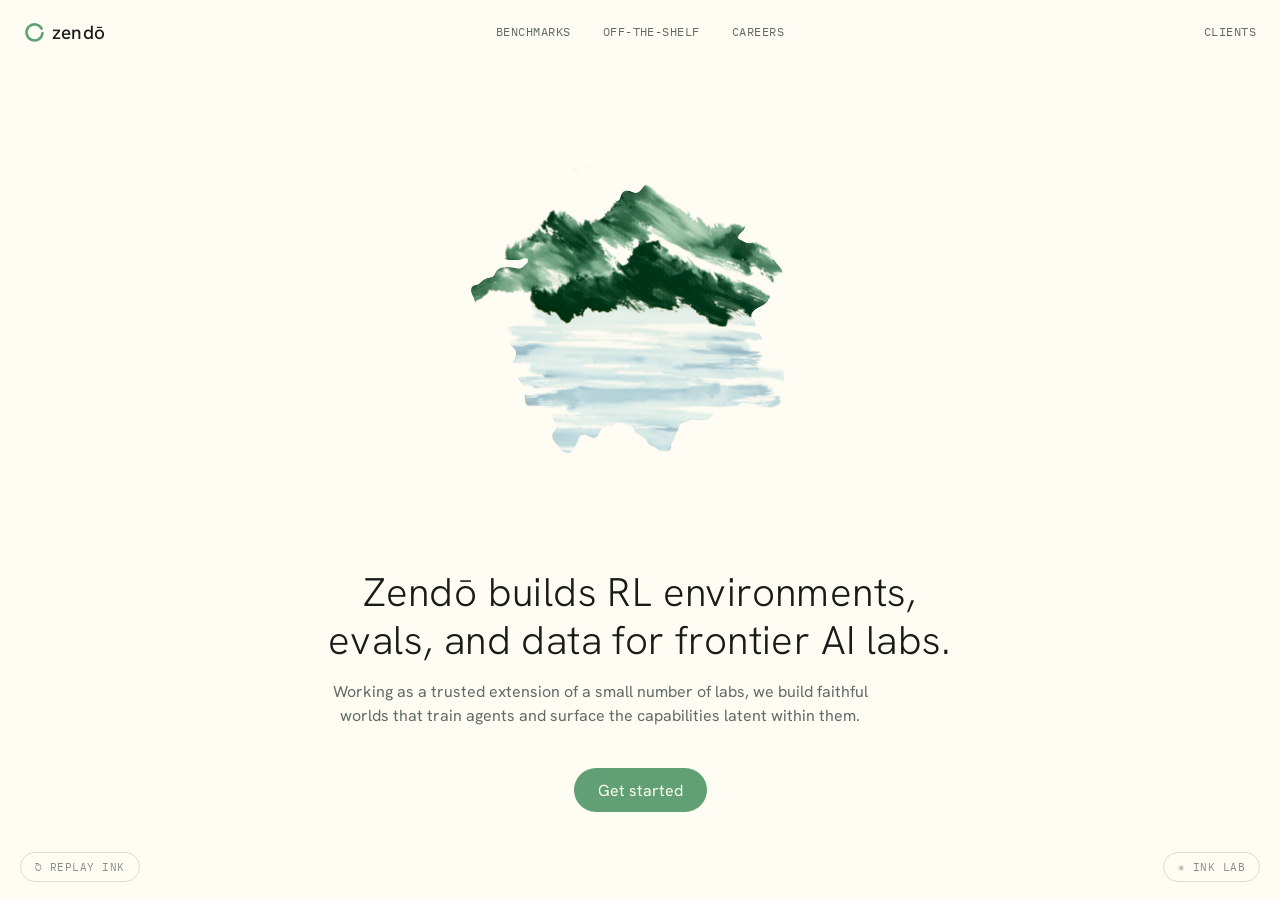
==== zendo/index.html @ 37b768e6 "Parallax the hero layers with the cursor Split the WebGL composite into per-layer textures (white gr" ====
<!doctype html>
<html lang="en">
<head>
<meta charset="utf-8">
<meta name="viewport" content="width=device-width, initial-scale=1">
<title>Zendō — RL environments, evals, and data for frontier AI labs</title>
<meta name="description" content="Zendō builds RL environments, evals, and data for frontier AI labs.">
<link rel="preconnect" href="https://fonts.googleapis.com">
<link rel="preconnect" href="https://fonts.gstatic.com" crossorigin>
<!-- Substitutes for the Figma fonts (DGM Sprinter / Test Söhne / GT Flexa Mono are commercial):
     Hanken Grotesk covers headline + body, IBM Plex Mono covers the tracked nav caps. -->
<link href="https://fonts.googleapis.com/css2?family=Hanken+Grotesk:wght@300;400;500&family=IBM+Plex+Mono:wght@400;500&display=swap" rel="stylesheet">
<style>
  :root{
    --bg-primary:#fffcf3;        /* bg/primary */
    --el-highem:#191b19;         /* elements/highem */
    --el-midem:#606c66;          /* elements/midem */
    --el-secondary:#61a074;      /* elements/secondary */
    --sans:"Hanken Grotesk",-apple-system,"Segoe UI",sans-serif;
    --mono:"IBM Plex Mono",ui-monospace,monospace;
  }
  *{box-sizing:border-box;margin:0}
  html,body{height:100%}
  body{
    background:var(--bg-primary);
    color:var(--el-highem);
    font-family:var(--sans);
    display:flex;flex-direction:column;
    -webkit-font-smoothing:antialiased;
  }

  /* ── Navbar ─────────────────────────────────────────── */
  .navbar{
    height:64px;flex:none;
    display:flex;align-items:center;justify-content:space-between;
    padding:0 24px;position:relative;
  }
  .logo{display:flex;align-items:center;gap:7px;text-decoration:none;color:var(--el-highem)}
  .logo svg{display:block}
  .logo b{font-weight:500;font-size:19px;letter-spacing:.01em}
  .nav-links{
    position:absolute;left:50%;top:50%;transform:translate(-50%,-50%);
    display:flex;gap:32px;
  }
  .nav-links a,.nav-clients{
    font-family:var(--mono);font-size:12px;line-height:20px;
    letter-spacing:.48px;text-transform:uppercase;
    color:var(--el-midem);text-decoration:none;white-space:nowrap;
  }
  .nav-links a:hover,.nav-clients:hover{color:var(--el-highem)}

  /* ── Hero ───────────────────────────────────────────── */
  .hero{
    flex:1;display:flex;flex-direction:column;
    align-items:center;justify-content:center;
    gap:48px;padding:32px 24px 80px;
  }
  .hero-art{
    width:704px;max-width:100%;
    cursor:pointer;position:relative;
  }
  .hero-art svg{display:block;width:100%;height:auto}
  #fluid{
    position:absolute;inset:0;width:100%;height:100%;
    pointer-events:none;opacity:0;transition:opacity .5s ease;
  }
  #fluid.on{opacity:1}

  .hero-copy{display:flex;flex-direction:column;align-items:center;gap:40px;text-align:center}
  .hero-copy h1{
    font-weight:300;font-size:40px;line-height:48px;letter-spacing:.4px;
    color:var(--el-highem);
  }
  .hero-copy .subtext{
    max-width:544px;margin-top:16px;
    font-size:16px;line-height:24px;color:var(--el-midem);
  }
  .cta{
    display:inline-flex;align-items:center;justify-content:center;
    height:44px;padding:0 24px;border:0;border-radius:99px;
    background:var(--el-secondary);color:var(--bg-primary);
    font-family:var(--sans);font-size:16px;font-weight:400;
    cursor:pointer;position:relative;overflow:hidden;
    transition:transform .25s ease,box-shadow .25s ease;
  }
  .cta:hover{transform:translateY(-1px);box-shadow:0 6px 18px rgba(97,160,116,.35)}

  /* ── Load-in: text dries in after the ink reveal ────── */
  .inkin{opacity:0}
  .playing .inkin{
    animation:dry-in .9s cubic-bezier(.25,.6,.25,1) forwards;
  }
  .playing .inkin.d1{animation-delay:1.35s}
  .playing .inkin.d2{animation-delay:1.52s}
  .playing .inkin.d3{animation-delay:1.7s}
  @keyframes dry-in{
    from{opacity:0;transform:translateY(14px);filter:blur(6px)}
    60%{filter:blur(2.5px)}
    to{opacity:1;transform:none;filter:blur(0)}
  }

  /* Replay affordance for reviewing the motion */
  .replay{
    position:fixed;left:20px;bottom:18px;
    font-family:var(--mono);font-size:11px;letter-spacing:.48px;text-transform:uppercase;
    color:var(--el-midem);background:none;border:1px solid rgba(96,108,102,.3);
    border-radius:99px;padding:7px 14px;cursor:pointer;opacity:.75;
  }
  .replay:hover{opacity:1;color:var(--el-highem)}
  .lab-toggle{left:auto;right:20px}
  .lab{
    position:fixed;right:20px;bottom:60px;width:230px;
    background:var(--bg-primary);border:1px solid rgba(96,108,102,.3);
    border-radius:14px;padding:14px 16px 12px;
    box-shadow:0 10px 30px rgba(25,27,25,.08);
    font-family:var(--mono);font-size:10.5px;letter-spacing:.4px;
    text-transform:uppercase;color:var(--el-midem);
  }
  .lab__head{font-size:11px;color:var(--el-highem);margin-bottom:10px}
  .lab__row{
    display:grid;grid-template-columns:52px 1fr 34px;
    align-items:center;gap:8px;margin-bottom:8px;
  }
  .lab__row input{width:100%;accent-color:var(--el-secondary)}
  .lab__row output{text-align:right;font-variant-numeric:tabular-nums;color:var(--el-highem)}
  .lab__reset{
    margin-top:4px;width:100%;padding:6px 0;cursor:pointer;
    font:inherit;color:var(--el-midem);background:none;
    border:1px solid rgba(96,108,102,.3);border-radius:99px;
  }
  .lab__reset:hover{color:var(--el-highem)}
  @media (prefers-reduced-motion:reduce){.lab,.lab-toggle{display:none}}

  @media (prefers-reduced-motion:reduce){
    .inkin,.playing .inkin{animation:none;opacity:1}
    .replay{display:none}
  }
  @media (max-width:760px){
    .nav-links{display:none}
    .hero-copy h1{font-size:30px;line-height:38px}
    .hero-copy h1 br{display:none}
  }
</style>
</head>
<body>

<header class="navbar">
  <a class="logo" href="#">
    <!-- enso -->
    <svg width="21" height="21" viewBox="0 0 21 21" fill="none" aria-hidden="true">
      <path d="M17.6 6.7A8 8 0 1 0 18.5 11" stroke="#61a074" stroke-width="2.6" stroke-linecap="round"/>
    </svg>
    <b>zendō</b>
  </a>
  <nav class="nav-links">
    <a href="#">Benchmarks</a>
    <a href="#">Off-the-shelf</a>
    <a href="#">Careers</a>
  </nav>
  <a class="nav-clients" href="#">Clients</a>
</header>

<main class="hero">

  <!-- ═══ Hero illustration ═══
       The three watercolor layers are the exact Figma exports (zendo/assets/),
       wrapped by the ink-reveal mask. After the reveal, a WebGL layer takes
       over drawing the same artwork and liquefies it around the cursor. -->
  <div class="hero-art" id="heroArt" role="img"
       aria-label="Watercolor illustration of a green mountain reflected in still water beneath a pale green sun">
    <svg id="heroSvg" viewBox="0 -16 704 416" fill="none">
      <defs>

        <!-- Ink-blot reveal mask: feathered, lobed blot edge (video 1) -->
        <filter id="inkBlot" x="-60%" y="-60%" width="220%" height="220%" color-interpolation-filters="sRGB">
          <feTurbulence type="fractalNoise" baseFrequency="0.013" numOctaves="3" seed="5" result="n"/>
          <feDisplacementMap in="SourceGraphic" in2="n" scale="130" xChannelSelector="R" yChannelSelector="G" result="d1"/>
          <feTurbulence type="fractalNoise" baseFrequency="0.09" numOctaves="2" seed="8" result="n2"/>
          <feDisplacementMap in="d1" in2="n2" scale="26" xChannelSelector="R" yChannelSelector="G" result="d"/>
          <feGaussianBlur in="d" stdDeviation="3" result="b"/>
          <feComponentTransfer>
            <feFuncA type="linear" slope="14" intercept="-3"/>
          </feComponentTransfer>
        </filter>

        <!-- ═══ Reveal mask: the ink blot grows to uncover the art ═══ -->
        <mask id="reveal" maskUnits="userSpaceOnUse" x="0" y="-16" width="704" height="416">
          <rect y="-16" width="704" height="416" fill="black"/>
          <g filter="url(#inkBlot)">
            <circle id="blotMain" cx="352" cy="185" r="0" fill="white">
              <animate attributeName="r" begin="0.12s" dur="2.2s" fill="freeze"
                       values="0;10;70;240;830" keyTimes="0;0.05;0.3;0.62;1"
                       calcMode="spline" keySplines=".4 0 .8 .4;.35 .2 .55 .9;.4 .1 .5 .95;.3 0 .2 1"/>
            </circle>
            <!-- satellite droplets the main blot swallows as it spreads -->
            <circle cx="205" cy="120" r="0" fill="white">
              <animate attributeName="r" begin="0.34s" dur="0.5s" fill="freeze"
                       values="0;14;18" keyTimes="0;0.5;1" calcMode="spline"
                       keySplines=".3 .7 .4 1;.3 0 .6 1"/>
            </circle>
            <circle cx="520" cy="300" r="0" fill="white">
              <animate attributeName="r" begin="0.46s" dur="0.5s" fill="freeze"
                       values="0;11;15" keyTimes="0;0.5;1" calcMode="spline"
                       keySplines=".3 .7 .4 1;.3 0 .6 1"/>
            </circle>
            <circle cx="590" cy="105" r="0" fill="white">
              <animate attributeName="r" begin="0.55s" dur="0.45s" fill="freeze"
                       values="0;9;12" keyTimes="0;0.5;1" calcMode="spline"
                       keySplines=".3 .7 .4 1;.3 0 .6 1"/>
            </circle>
          </g>
        </mask>
      </defs>

      <!-- ═══ The painting ═══ -->
      <g id="masked" mask="url(#reveal)">
        <!-- Exact Figma layer exports (2x), placed per the design's geometry.
             Water opacity (51%) is baked into the exports; the sun is the
             uncropped source blob, color-matched to the design's crop.
             The exports carry a flattened #fffcf3 ground; darken blending
             composites them the way Figma does, so the water tucks under the
             mountain and the grounds vanish against the page background. -->
        <g id="art">
          <image href="assets/water.png"    x="117.99" y="87.68" width="458.37" height="311.89" preserveAspectRatio="none" style="mix-blend-mode:darken"/>
          <image href="assets/sun-full.png" x="246.6"  y="-15.2" width="74"     height="74"     preserveAspectRatio="none" style="mix-blend-mode:darken"/>
          <image href="assets/mountain.png" x="135.63" y="21.69" width="450.26" height="215.56" preserveAspectRatio="none" style="mix-blend-mode:darken"/>
        </g>
      </g>
    </svg>
    <!-- WebGL fluid-warp layer: renders the identical artwork and deforms it
         around the cursor; faded in only after the ink reveal completes. -->
    <canvas id="fluid" aria-hidden="true"></canvas>
  </div>

  <div class="hero-copy">
    <div>
      <h1 class="inkin d1">Zendō builds RL environments,<br>evals, and data for frontier AI labs.</h1>
      <p class="subtext inkin d2">Working as a trusted extension of a small number of labs, we build faithful
        worlds that train agents and surface the capabilities latent within them.</p>
    </div>
    <button class="cta inkin d3" type="button">Get started</button>
  </div>
</main>

<button class="replay" id="replay" type="button">&#8635;&nbsp;Replay ink</button>

<!-- Ink lab: live tuning for the hover smudge -->
<button class="replay lab-toggle" id="labToggle" type="button" aria-expanded="false">&#10035;&nbsp;Ink lab</button>
<div class="lab" id="lab" hidden>
  <div class="lab__head">Ink lab</div>
  <label class="lab__row">Smudge
    <input type="range" id="pStrength" min="0.02" max="0.30" step="0.005">
    <output></output></label>
  <label class="lab__row">Brush
    <input type="range" id="pRadius" min="0.002" max="0.060" step="0.001">
    <output></output></label>
  <label class="lab__row">Rebound
    <input type="range" id="pRebound" min="0" max="1" step="0.01">
    <output></output></label>
  <label class="lab__row">Organic
    <input type="range" id="pOrganic" min="0" max="1" step="0.01">
    <output></output></label>
  <label class="lab__row">Smear
    <input type="range" id="pSmear" min="0" max="2" step="0.05">
    <output></output></label>
  <label class="lab__row">Parallax
    <input type="range" id="pParallax" min="0" max="2.5" step="0.05">
    <output></output></label>
  <button class="lab__reset" id="labReset" type="button">Reset</button>
</div>

<script>
(function(){
  var svg = document.getElementById('heroSvg');
  var hero = document.getElementById('heroArt');
  var canvas = document.getElementById('fluid');
  var reduced = matchMedia('(prefers-reduced-motion: reduce)').matches;

  /* ── Loading: ink-blot reveal ─────────────────────────
     The SMIL timeline in the mask drives the blot; here we just
     kick the text stagger, handle replay, and reduced motion.
     The fluid canvas hides during the reveal and fades in over
     the identical artwork once the ink has finished spreading. */
  var REVEAL_MS = 2450, revealTimer = null;
  function play(){
    fluidHide();
    document.body.classList.remove('playing');
    void document.body.offsetWidth;           /* restart CSS animations */
    svg.setCurrentTime(0);                    /* restart SMIL timeline  */
    document.body.classList.add('playing');
    clearTimeout(revealTimer);
    revealTimer = setTimeout(fluidShow, REVEAL_MS);
  }
  if (reduced){
    document.getElementById('masked').removeAttribute('mask');
  } else {
    play();
    document.getElementById('replay').addEventListener('click', play);
  }

  /* ── Hover: liquid warp around the cursor ─────────────
     A WebGL flowmap: every pointer move splats its velocity into a
     low-res, self-decaying flow field; the fragment shader drags the
     artwork's pixels along that field with a short motion smear, so
     the painting liquefies around the cursor and relaxes back. */
  var fluid = null;

  /* live-tunable smudge parameters (driven by the Ink lab panel) */
  var DEFAULTS = { strength: 0.11, radius: 0.011, rebound: 0.40, organic: 0.45, smear: 1.0, parallax: 1.0 };
  var PARAMS = Object.assign({}, DEFAULTS);
  function dissipation(){ return 0.995 - PARAMS.rebound * 0.095; }

  function fluidShow(){ if (fluid){ canvas.classList.add('on'); fluid.kick(); } }
  function fluidHide(){ canvas.classList.remove('on'); }

  function initFluid(){
    var gl = canvas.getContext('webgl', { alpha: true, premultipliedAlpha: false, antialias: false });
    if (!gl) return null;

    /* each layer becomes its own texture (white ground, drawn at the
       design's geometry, at the canvas's own pixel size) so the shader can
       parallax them independently and composite with darken (= min) —
       identical to the SVG at rest */
    var layerData = null, artTex = null, layerTex = [];
    function buildArtTexture(){
      if (!layerData || !canvas.width || !canvas.height) return;
      layerTex.forEach(function(t){ gl.deleteTexture(t); });
      layerTex = layerData.map(function(l){
        var c2d = document.createElement('canvas');
        c2d.width = canvas.width; c2d.height = canvas.height;
        var ctx = c2d.getContext('2d');
        ctx.fillStyle = '#ffffff';
        ctx.fillRect(0, 0, c2d.width, c2d.height);
        var sx = c2d.width / 704, sy = c2d.height / 416;
        ctx.drawImage(l.img, l.x * sx, (l.y + 16) * sy, l.w * sx, l.h * sy);
        return createTex(gl, c2d);
      });
      artTex = layerTex[0];
      if (canvas.classList.contains('on') && api) api.kick();
    }
    var layers = [].slice.call(document.querySelectorAll('#art image'));
    var pending = layers.length;
    layers.forEach(function(el){
      var img = new Image();
      img.onload = function(){
        el._img = { img: img,
          x: +el.getAttribute('x'), y: +el.getAttribute('y'),
          w: +el.getAttribute('width'), h: +el.getAttribute('height') };
        if (--pending === 0){
          layerData = layers.map(function(l){ return l._img; });
          buildArtTexture();
        }
      };
      img.src = el.getAttribute('href');
    });

    function compile(type, src){
      var sh = gl.createShader(type);
      gl.shaderSource(sh, src); gl.compileShader(sh);
      return sh;
    }
    function program(fs){
      var p = gl.createProgram();
      gl.attachShader(p, compile(gl.VERTEX_SHADER,
        'attribute vec2 aP;varying vec2 vUv;' +
        'void main(){vUv=aP*.5+.5;gl_Position=vec4(aP,0.,1.);}'));
      gl.attachShader(p, compile(gl.FRAGMENT_SHADER, fs));
      gl.linkProgram(p);
      return p;
    }
    function createTex(gl, source){
      var t = gl.createTexture();
      gl.bindTexture(gl.TEXTURE_2D, t);
      gl.texParameteri(gl.TEXTURE_2D, gl.TEXTURE_WRAP_S, gl.CLAMP_TO_EDGE);
      gl.texParameteri(gl.TEXTURE_2D, gl.TEXTURE_WRAP_T, gl.CLAMP_TO_EDGE);
      gl.texParameteri(gl.TEXTURE_2D, gl.TEXTURE_MIN_FILTER, gl.LINEAR);
      gl.texParameteri(gl.TEXTURE_2D, gl.TEXTURE_MAG_FILTER, gl.LINEAR);
      gl.pixelStorei(gl.UNPACK_FLIP_Y_WEBGL, true);
      gl.texImage2D(gl.TEXTURE_2D, 0, gl.RGBA, gl.RGBA, gl.UNSIGNED_BYTE, source);
      gl.pixelStorei(gl.UNPACK_FLIP_Y_WEBGL, false);
      return t;
    }
    function createFbo(w, h){
      var t = gl.createTexture();
      gl.bindTexture(gl.TEXTURE_2D, t);
      gl.texParameteri(gl.TEXTURE_2D, gl.TEXTURE_WRAP_S, gl.CLAMP_TO_EDGE);
      gl.texParameteri(gl.TEXTURE_2D, gl.TEXTURE_WRAP_T, gl.CLAMP_TO_EDGE);
      gl.texParameteri(gl.TEXTURE_2D, gl.TEXTURE_MIN_FILTER, gl.LINEAR);
      gl.texParameteri(gl.TEXTURE_2D, gl.TEXTURE_MAG_FILTER, gl.LINEAR);
      gl.texImage2D(gl.TEXTURE_2D, 0, gl.RGBA, w, h, 0, gl.RGBA, gl.UNSIGNED_BYTE,
        new Uint8Array(w * h * 4).fill(128));
      var f = gl.createFramebuffer();
      gl.bindFramebuffer(gl.FRAMEBUFFER, f);
      gl.framebufferTexture2D(gl.FRAMEBUFFER, gl.COLOR_ATTACHMENT0, gl.TEXTURE_2D, t, 0);
      return { fbo: f, tex: t };
    }

    /* flow field: RG encodes a velocity vector, 0.5 = zero */
    var FW = 240, FH = 137;
    var flowA = createFbo(FW, FH), flowB = createFbo(FW, FH);

    var splatProg = program(
      'precision mediump float;varying vec2 vUv;' +
      'uniform sampler2D uPrev;uniform vec2 uPoint,uVel;uniform float uDiss,uDecr,uRadius,uAspect;' +
      'void main(){' +
      '  vec2 v=(texture2D(uPrev,vUv).rg-.5)*2.;' +
      /* exponential decay plus a small linear decrement: the linear term
         always crosses the 8-bit quantization step, so the field reaches
         true zero instead of stalling on a frozen residual warp */
      '  v*=uDiss;' +
      '  float l=length(v);' +
      '  v*=l>1e-5?max(l-uDecr,0.)/l:0.;' +
      '  vec2 d=vUv-uPoint;d.x*=uAspect;' +
      '  v+=uVel*exp(-dot(d,d)/uRadius);' +
      '  v=clamp(v,-1.,1.);' +
      '  gl_FragColor=vec4(v*.5+.5,0.,1.);' +
      '}');

    var drawProg = program(
      'precision mediump float;varying vec2 vUv;' +
      'uniform sampler2D uFlow,uWater,uSun,uMountain;' +
      'uniform vec2 uParNear,uParMid,uParFar;' +
      'uniform float uStrength,uOrganic,uSmear;' +
      'float hash(vec2 p){return fract(sin(dot(p,vec2(127.1,311.7)))*43758.5453);}' +
      'float noise(vec2 p){vec2 i=floor(p);vec2 f=fract(p);f=f*f*(3.-2.*f);' +
      ' return mix(mix(hash(i),hash(i+vec2(1.,0.)),f.x),' +
      '            mix(hash(i+vec2(0.,1.)),hash(i+vec2(1.,1.)),f.x),f.y);}' +
      /* darken-composite the parallaxed layers over the page cream */
      'vec3 art(vec2 uv){' +
      '  vec3 c=vec3(1.,.98824,.95294);' +
      '  c=min(c,texture2D(uWater,uv+uParNear).rgb);' +
      '  c=min(c,texture2D(uSun,uv+uParFar).rgb);' +
      '  c=min(c,texture2D(uMountain,uv+uParMid).rgb);' +
      '  return c;' +
      '}' +
      'void main(){' +
      '  vec2 flow=(texture2D(uFlow,vUv).rg-.5)*2.;' +
      '  flow*=smoothstep(.0045,.010,length(flow));' +
      /* value noise breaks the warp into uneven, watercolor-ish tendrils */
      '  float m=1.+uOrganic*(noise(vUv*46.)-.5)*2.4;' +
      '  vec2 wob=(vec2(noise(vUv*27.+9.1),noise(vUv*27.+3.7))-.5)*2.;' +
      '  vec2 off=flow*uStrength*m+wob*length(flow)*uStrength*uOrganic*1.4;' +
      '  vec3 c=vec3(0.);' +
      '  c+=art(vUv-off*(0.85-0.30*uSmear));' +
      '  c+=art(vUv-off*0.85);' +
      '  c+=art(vUv-off*(0.85+0.30*uSmear));' +
      '  gl_FragColor=vec4(c/3.,1.);' +
      '}');

    var quad = gl.createBuffer();
    gl.bindBuffer(gl.ARRAY_BUFFER, quad);
    gl.bufferData(gl.ARRAY_BUFFER, new Float32Array([-1,-1, 3,-1, -1,3]), gl.STATIC_DRAW);
    function bindQuad(p){
      var loc = gl.getAttribLocation(p, 'aP');
      gl.bindBuffer(gl.ARRAY_BUFFER, quad);
      gl.enableVertexAttribArray(loc);
      gl.vertexAttribPointer(loc, 2, gl.FLOAT, false, 0, 0);
    }

    var pointer = { x: .5, y: .5, vx: 0, vy: 0, has: false };
    var lastMoveT = 0, lastT = 0, raf = null;
    /* parallax: cursor position anywhere on the page, spring-smoothed */
    var par = { x: 0, y: 0, tx: 0, ty: 0 };
    /* layer depths in px at 704 wide: near (water), mid (mountain), far (sun) */
    var DEPTH = { near: 13, mid: 7, far: 3.5 };

    function frame(now){
      /* time-based decay: drying takes the same wall-clock time at any fps */
      var dt = lastT ? Math.min(Math.max((now - lastT) / 16.7, 0.25), 30) : 1;
      lastT = now;
      /* advance the flow field */
      gl.bindFramebuffer(gl.FRAMEBUFFER, flowB.fbo);
      gl.viewport(0, 0, FW, FH);
      gl.useProgram(splatProg); bindQuad(splatProg);
      gl.activeTexture(gl.TEXTURE0);
      gl.bindTexture(gl.TEXTURE_2D, flowA.tex);
      gl.uniform1i(gl.getUniformLocation(splatProg, 'uPrev'), 0);
      gl.uniform2f(gl.getUniformLocation(splatProg, 'uPoint'), pointer.x, pointer.y);
      gl.uniform2f(gl.getUniformLocation(splatProg, 'uVel'),
        pointer.has ? pointer.vx : 0, pointer.has ? pointer.vy : 0);
      gl.uniform1f(gl.getUniformLocation(splatProg, 'uDiss'), Math.pow(dissipation(), dt));
      gl.uniform1f(gl.getUniformLocation(splatProg, 'uDecr'), 0.0045 * dt);
      gl.uniform1f(gl.getUniformLocation(splatProg, 'uRadius'), PARAMS.radius);
      gl.uniform1f(gl.getUniformLocation(splatProg, 'uAspect'), 704 / 416);
      gl.drawArrays(gl.TRIANGLES, 0, 3);
      pointer.vx = pointer.vy = 0; pointer.has = false;
      var t = flowA; flowA = flowB; flowB = t;

      /* draw the warped artwork */
      gl.bindFramebuffer(gl.FRAMEBUFFER, null);
      gl.viewport(0, 0, canvas.width, canvas.height);
      gl.useProgram(drawProg); bindQuad(drawProg);
      gl.activeTexture(gl.TEXTURE0);
      gl.bindTexture(gl.TEXTURE_2D, flowA.tex);
      gl.uniform1i(gl.getUniformLocation(drawProg, 'uFlow'), 0);
      ['uWater', 'uSun', 'uMountain'].forEach(function(name, i){
        gl.activeTexture(gl.TEXTURE1 + i);
        gl.bindTexture(gl.TEXTURE_2D, layerTex[i]);
        gl.uniform1i(gl.getUniformLocation(drawProg, name), 1 + i);
      });
      gl.uniform1f(gl.getUniformLocation(drawProg, 'uStrength'), PARAMS.strength);
      gl.uniform1f(gl.getUniformLocation(drawProg, 'uOrganic'), PARAMS.organic);
      gl.uniform1f(gl.getUniformLocation(drawProg, 'uSmear'), PARAMS.smear);
      par.x += (par.tx - par.x) * Math.min(1, 0.07 * dt);
      par.y += (par.ty - par.y) * Math.min(1, 0.07 * dt);
      var pw = PARAMS.parallax / 704, ph = PARAMS.parallax / 416;
      function setPar(name, d){
        gl.uniform2f(gl.getUniformLocation(drawProg, name),
          par.x * d * pw, -par.y * d * ph);
      }
      setPar('uParNear', DEPTH.near);
      setPar('uParMid', DEPTH.mid);
      setPar('uParFar', -DEPTH.far);
      gl.drawArrays(gl.TRIANGLES, 0, 3);

      /* keep integrating until the flow has fully drained; slower
         rebound holds the smudge longer */
      var drainMs = Math.min(30000,
        (Math.log(0.005) / Math.log(dissipation())) * 16.7 + 800);
      var easing = Math.abs(par.tx - par.x) + Math.abs(par.ty - par.y) > 0.002;
      if (now - lastMoveT < drainMs || easing) raf = requestAnimationFrame(frame);
      else { raf = null; lastT = 0; }
    }

    function resize(){
      var r = canvas.getBoundingClientRect();
      var dpr = Math.min(devicePixelRatio || 1, 2);
      canvas.width = Math.round(r.width * dpr);
      canvas.height = Math.round(r.height * dpr);
    }
    resize();
    addEventListener('resize', function(){ resize(); buildArtTexture(); });

    var api = {
      parallax: function(x, y){
        par.tx = x; par.ty = y;
        if (!raf && artTex) raf = requestAnimationFrame(frame);
      },
      kick: function(){ if (!raf && artTex) raf = requestAnimationFrame(frame); },
      ready: function(){ return !!artTex; },
      move: function(x, y, dx, dy){
        pointer.x = x; pointer.y = 1 - y;
        /* velocity in uv units, flipped for GL, clamped for stability */
        pointer.vx = Math.max(-1, Math.min(1, dx * 9));
        pointer.vy = Math.max(-1, Math.min(1, -dy * 9));
        pointer.has = true;
        lastMoveT = performance.now();
        if (!raf && artTex) raf = requestAnimationFrame(frame);
      }
    };
    return api;
  }

  if (!reduced){
    fluid = initFluid();
    if (fluid){
      var lastP = null;
      hero.addEventListener('pointermove', function(e){
        var r = canvas.getBoundingClientRect();
        var x = (e.clientX - r.left) / r.width;
        var y = (e.clientY - r.top) / r.height;
        if (lastP) fluid.move(x, y, x - lastP.x, y - lastP.y);
        lastP = { x: x, y: y };
      });
      hero.addEventListener('pointerleave', function(){ lastP = null; });
      /* parallax follows the cursor anywhere on the page, relative to the
         illustration's centre; it eases home when the cursor leaves */
      addEventListener('pointermove', function(e){
        var r = canvas.getBoundingClientRect();
        var cx = r.left + r.width / 2, cy = r.top + r.height / 2;
        fluid.parallax(
          Math.max(-1, Math.min(1, (e.clientX - cx) / (innerWidth / 2))),
          Math.max(-1, Math.min(1, (e.clientY - cy) / (innerHeight / 2))));
      });
      document.documentElement.addEventListener('pointerleave', function(){
        fluid.parallax(0, 0);
      });
    }

    /* ── Ink lab panel ── */
    var lab = document.getElementById('lab');
    var labToggle = document.getElementById('labToggle');
    labToggle.addEventListener('click', function(){
      var open = lab.hidden;
      lab.hidden = !open;
      labToggle.setAttribute('aria-expanded', String(open));
    });
    var sliders = {
      strength: document.getElementById('pStrength'),
      radius:   document.getElementById('pRadius'),
      rebound:  document.getElementById('pRebound'),
      organic:  document.getElementById('pOrganic'),
      smear:    document.getElementById('pSmear'),
      parallax: document.getElementById('pParallax')
    };
    function syncPanel(){
      Object.keys(sliders).forEach(function(k){
        sliders[k].value = PARAMS[k];
        sliders[k].nextElementSibling.value = (+PARAMS[k]).toFixed(k === 'radius' ? 3 : 2);
      });
    }
    Object.keys(sliders).forEach(function(k){
      sliders[k].addEventListener('input', function(){
        PARAMS[k] = +sliders[k].value;
        sliders[k].nextElementSibling.value = (+PARAMS[k]).toFixed(k === 'radius' ? 3 : 2);
        if (fluid) fluid.kick();
      });
    });
    document.getElementById('labReset').addEventListener('click', function(){
      PARAMS = Object.assign({}, DEFAULTS);
      syncPanel();
      if (fluid) fluid.kick();
    });
    syncPanel();
  }
})();
</script>
</body>
</html>
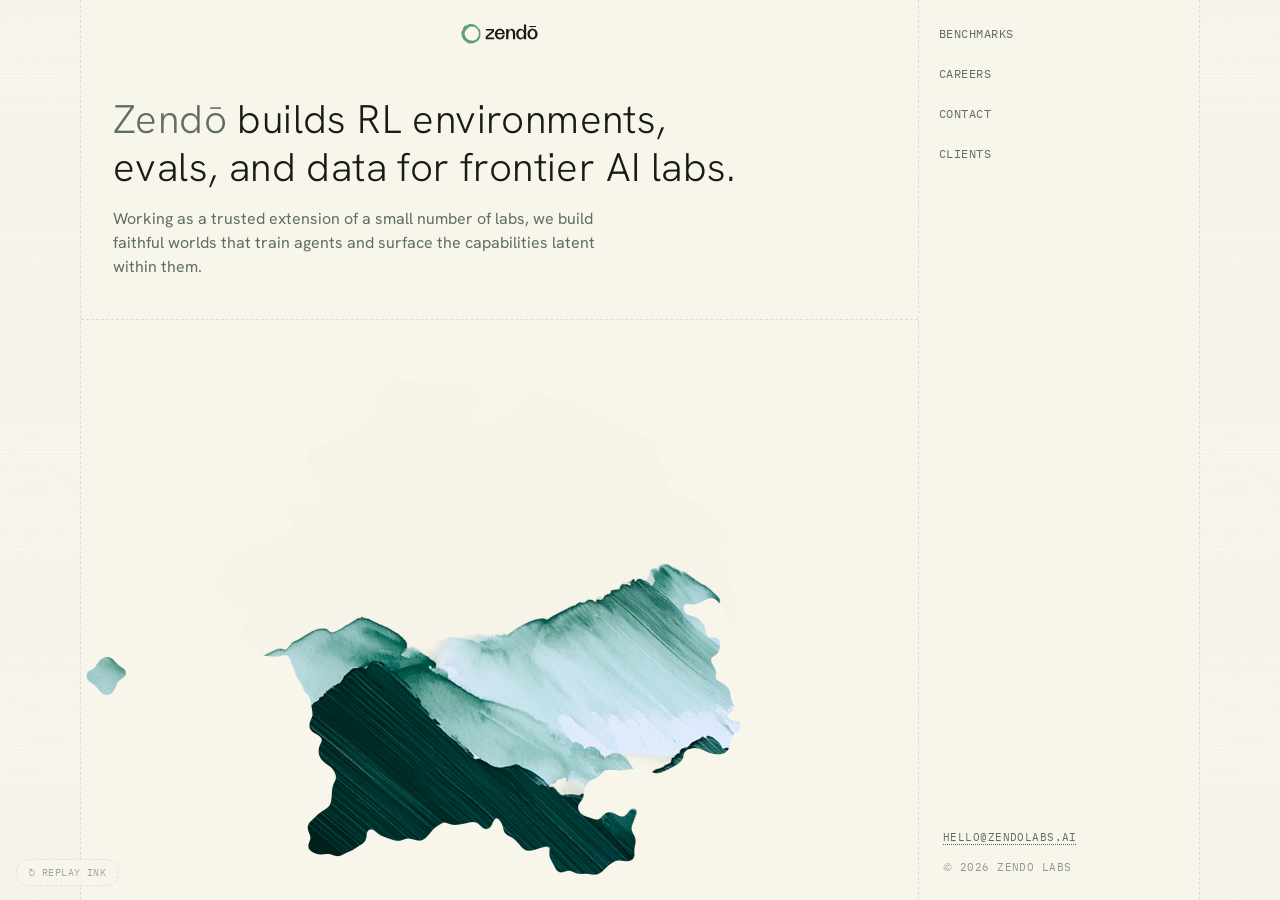
==== commit 462509d3: "Rebuild homepage with per-link ink-reveal illustrations New editorial layout from the redesigned Fig" ====
--- a/zendo/index.html
+++ b/zendo/index.html
@@ -8,610 +8,369 @@
 <link rel="preconnect" href="https://fonts.googleapis.com">
 <link rel="preconnect" href="https://fonts.gstatic.com" crossorigin>
 <!-- Substitutes for the Figma fonts (DGM Sprinter / Test Söhne / GT Flexa Mono are commercial):
-     Hanken Grotesk covers headline + body, IBM Plex Mono covers the tracked nav caps. -->
+     Hanken Grotesk covers headline + body, IBM Plex Mono covers the tracked mono caps. -->
 <link href="https://fonts.googleapis.com/css2?family=Hanken+Grotesk:wght@300;400;500&family=IBM+Plex+Mono:wght@400;500&display=swap" rel="stylesheet">
 <style>
+  /* Figma variables (design tokens) */
   :root{
-    --bg-primary:#fffcf3;        /* bg/primary */
-    --el-highem:#191b19;         /* elements/highem */
-    --el-midem:#606c66;          /* elements/midem */
-    --el-secondary:#61a074;      /* elements/secondary */
+    --bg-secondary:#f8f6eb;      /* bg/secondary     */
+    --border-midem:#d8dedc;      /* border/midem     */
+    --text-darkem:#191b19;       /* text/darkem      */
+    --text-midem:#606c66;        /* text/midem       */
+    --text-lowem:#8e9893;        /* text/lowem       */
     --sans:"Hanken Grotesk",-apple-system,"Segoe UI",sans-serif;
     --mono:"IBM Plex Mono",ui-monospace,monospace;
   }
   *{box-sizing:border-box;margin:0}
   html,body{height:100%}
   body{
-    background:var(--bg-primary);
-    color:var(--el-highem);
+    background:var(--bg-secondary);
+    color:var(--text-darkem);
     font-family:var(--sans);
-    display:flex;flex-direction:column;
+    overflow:hidden;
     -webkit-font-smoothing:antialiased;
   }
 
-  /* ── Navbar ─────────────────────────────────────────── */
-  .navbar{
-    height:64px;flex:none;
-    display:flex;align-items:center;justify-content:space-between;
-    padding:0 24px;position:relative;
-  }
-  .logo{display:flex;align-items:center;gap:7px;text-decoration:none;color:var(--el-highem)}
-  .logo svg{display:block}
-  .logo b{font-weight:500;font-size:19px;letter-spacing:.01em}
-  .nav-links{
-    position:absolute;left:50%;top:50%;transform:translate(-50%,-50%);
-    display:flex;gap:32px;
-  }
-  .nav-links a,.nav-clients{
-    font-family:var(--mono);font-size:12px;line-height:20px;
-    letter-spacing:.48px;text-transform:uppercase;
-    color:var(--el-midem);text-decoration:none;white-space:nowrap;
-  }
-  .nav-links a:hover,.nav-clients:hover{color:var(--el-highem)}
-
-  /* ── Hero ───────────────────────────────────────────── */
-  .hero{
-    flex:1;display:flex;flex-direction:column;
-    align-items:center;justify-content:center;
-    gap:48px;padding:32px 24px 80px;
-  }
-  .hero-art{
-    width:704px;max-width:100%;
-    cursor:pointer;position:relative;
-  }
-  .hero-art svg{display:block;width:100%;height:auto}
-  #fluid{
-    position:absolute;inset:0;width:100%;height:100%;
-    pointer-events:none;opacity:0;transition:opacity .5s ease;
-  }
-  #fluid.on{opacity:1}
-
-  .hero-copy{display:flex;flex-direction:column;align-items:center;gap:40px;text-align:center}
-  .hero-copy h1{
-    font-weight:300;font-size:40px;line-height:48px;letter-spacing:.4px;
-    color:var(--el-highem);
-  }
-  .hero-copy .subtext{
-    max-width:544px;margin-top:16px;
-    font-size:16px;line-height:24px;color:var(--el-midem);
-  }
-  .cta{
-    display:inline-flex;align-items:center;justify-content:center;
-    height:44px;padding:0 24px;border:0;border-radius:99px;
-    background:var(--el-secondary);color:var(--bg-primary);
-    font-family:var(--sans);font-size:16px;font-weight:400;
-    cursor:pointer;position:relative;overflow:hidden;
-    transition:transform .25s ease,box-shadow .25s ease;
-  }
-  .cta:hover{transform:translateY(-1px);box-shadow:0 6px 18px rgba(97,160,116,.35)}
-
-  /* ── Load-in: text dries in after the ink reveal ────── */
+  .page{display:flex;height:100%;justify-content:center}
+
+  /* ── Side rails: 80px strips of paper texture ───────── */
+  .rail{
+    flex:0 0 80px;
+    background-image:url("assets/v2/rail.png");
+    background-size:cover;
+    background-position:center;
+  }
+
+  /* ── Framed centre ──────────────────────────────────── */
+  .frame{
+    flex:1 1 auto;
+    max-width:1280px;
+    min-width:0;
+    display:flex;
+    border-left:1px dashed var(--border-midem);
+    border-right:1px dashed var(--border-midem);
+    background:var(--bg-secondary);
+  }
+  .main{
+    flex:1 1 auto;
+    min-width:0;
+    display:flex;
+    flex-direction:column;
+    border-right:1px dashed var(--border-midem);
+  }
+
+  /* Top block: logo + headline */
+  .top{
+    flex:0 0 320px;
+    display:flex;
+    flex-direction:column;
+    justify-content:space-between;
+    padding:24px 32px 40px;
+    border-bottom:1px dashed var(--border-midem);
+  }
+  .logo{display:block;height:20px;width:auto}
+  .copy{display:flex;flex-direction:column;gap:16px;align-items:flex-start}
+  h1{
+    font-weight:300;
+    font-size:40px;line-height:48px;letter-spacing:.4px;
+    color:var(--text-darkem);
+  }
+  h1 .brand{color:var(--text-midem)}
+  .subtext{
+    max-width:522px;
+    font-size:16px;line-height:24px;
+    color:var(--text-midem);
+  }
+
+  /* ── Illustration stage ─────────────────────────────── */
+  .stage{flex:1 1 auto;position:relative;overflow:hidden;min-height:0}
+  .stage svg{position:absolute;inset:0;width:100%;height:100%}
+
+  /* ── Right column ───────────────────────────────────── */
+  .side{
+    flex:0 0 280px;
+    display:flex;
+    flex-direction:column;
+    justify-content:space-between;
+  }
+  .nav{display:flex;flex-direction:column;gap:20px;padding:24px 20px;align-items:flex-start}
+  .nav-link,.foot-link{
+    font-family:var(--mono);
+    font-size:12px;line-height:20px;letter-spacing:.48px;
+    text-transform:uppercase;
+    color:var(--text-midem);
+    text-decoration:underline dotted transparent;
+    text-underline-offset:4px;
+    cursor:pointer;
+    background:none;border:0;padding:0;
+    transition:color .18s ease, text-decoration-color .18s ease;
+  }
+  .nav-link:hover,.nav-link:focus-visible,.nav-link[data-active="true"]{
+    color:var(--text-darkem);
+    text-decoration-color:var(--text-darkem);
+  }
+  .nav-link:focus-visible{outline:1px dashed var(--border-midem);outline-offset:4px}
+
+  .foot{display:flex;flex-direction:column;gap:12px;padding:24px;align-items:flex-start}
+  .foot-link{
+    font-size:11px;line-height:18px;letter-spacing:.44px;
+    text-decoration:underline dotted currentColor;
+    text-underline-offset:3px;
+  }
+  .foot-link:hover{color:var(--text-darkem)}
+  .copyright{
+    font-family:var(--mono);
+    font-size:11px;line-height:18px;letter-spacing:.44px;
+    text-transform:uppercase;
+    color:var(--text-lowem);
+  }
+  .copyright .c{font-family:var(--sans)}
+
+  /* ── Load-in: text dries in while the ink spreads ───── */
   .inkin{opacity:0}
-  .playing .inkin{
-    animation:dry-in .9s cubic-bezier(.25,.6,.25,1) forwards;
-  }
-  .playing .inkin.d1{animation-delay:1.35s}
-  .playing .inkin.d2{animation-delay:1.52s}
-  .playing .inkin.d3{animation-delay:1.7s}
+  .playing .inkin{animation:dry-in .9s cubic-bezier(.25,.6,.25,1) forwards}
+  .playing .inkin.d1{animation-delay:.9s}
+  .playing .inkin.d2{animation-delay:1.05s}
   @keyframes dry-in{
-    from{opacity:0;transform:translateY(14px);filter:blur(6px)}
-    60%{filter:blur(2.5px)}
+    from{opacity:0;transform:translateY(12px);filter:blur(5px)}
+    60%{filter:blur(2px)}
     to{opacity:1;transform:none;filter:blur(0)}
   }
 
-  /* Replay affordance for reviewing the motion */
   .replay{
-    position:fixed;left:20px;bottom:18px;
-    font-family:var(--mono);font-size:11px;letter-spacing:.48px;text-transform:uppercase;
-    color:var(--el-midem);background:none;border:1px solid rgba(96,108,102,.3);
-    border-radius:99px;padding:7px 14px;cursor:pointer;opacity:.75;
-  }
-  .replay:hover{opacity:1;color:var(--el-highem)}
-  .lab-toggle{left:auto;right:20px}
-  .lab{
-    position:fixed;right:20px;bottom:60px;width:230px;
-    background:var(--bg-primary);border:1px solid rgba(96,108,102,.3);
-    border-radius:14px;padding:14px 16px 12px;
-    box-shadow:0 10px 30px rgba(25,27,25,.08);
-    font-family:var(--mono);font-size:10.5px;letter-spacing:.4px;
-    text-transform:uppercase;color:var(--el-midem);
-  }
-  .lab__head{font-size:11px;color:var(--el-highem);margin-bottom:10px}
-  .lab__row{
-    display:grid;grid-template-columns:52px 1fr 34px;
-    align-items:center;gap:8px;margin-bottom:8px;
-  }
-  .lab__row input{width:100%;accent-color:var(--el-secondary)}
-  .lab__row output{text-align:right;font-variant-numeric:tabular-nums;color:var(--el-highem)}
-  .lab__reset{
-    margin-top:4px;width:100%;padding:6px 0;cursor:pointer;
-    font:inherit;color:var(--el-midem);background:none;
-    border:1px solid rgba(96,108,102,.3);border-radius:99px;
-  }
-  .lab__reset:hover{color:var(--el-highem)}
-  @media (prefers-reduced-motion:reduce){.lab,.lab-toggle{display:none}}
+    position:fixed;left:16px;bottom:14px;z-index:5;
+    font-family:var(--mono);font-size:10px;letter-spacing:.44px;text-transform:uppercase;
+    color:var(--text-lowem);background:var(--bg-secondary);
+    border:1px dashed var(--border-midem);
+    border-radius:99px;padding:6px 12px;cursor:pointer;opacity:.85;
+  }
+  .replay:hover{opacity:1;color:var(--text-darkem)}
 
   @media (prefers-reduced-motion:reduce){
     .inkin,.playing .inkin{animation:none;opacity:1}
     .replay{display:none}
   }
-  @media (max-width:760px){
-    .nav-links{display:none}
-    .hero-copy h1{font-size:30px;line-height:38px}
-    .hero-copy h1 br{display:none}
+  @media (max-width:1160px){ .rail{display:none} }
+  @media (max-width:880px){
+    .frame{flex-direction:column}
+    .main{border-right:0}
+    .top{flex-basis:auto;gap:28px;padding-bottom:28px}
+    h1{font-size:30px;line-height:38px}
+    .side{flex:0 0 auto;flex-direction:row;align-items:center;border-top:1px dashed var(--border-midem);order:2}
+    .nav{flex-direction:row;flex-wrap:wrap;gap:16px;padding:16px 24px}
+    .foot{display:none}
+    .stage{order:1;min-height:340px}
   }
 </style>
 </head>
 <body>
 
-<header class="navbar">
-  <a class="logo" href="#">
-    <!-- enso -->
-    <svg width="21" height="21" viewBox="0 0 21 21" fill="none" aria-hidden="true">
-      <path d="M17.6 6.7A8 8 0 1 0 18.5 11" stroke="#61a074" stroke-width="2.6" stroke-linecap="round"/>
-    </svg>
-    <b>zendō</b>
-  </a>
-  <nav class="nav-links">
-    <a href="#">Benchmarks</a>
-    <a href="#">Off-the-shelf</a>
-    <a href="#">Careers</a>
-  </nav>
-  <a class="nav-clients" href="#">Clients</a>
-</header>
-
-<main class="hero">
-
-  <!-- ═══ Hero illustration ═══
-       The three watercolor layers are the exact Figma exports (zendo/assets/),
-       wrapped by the ink-reveal mask. After the reveal, a WebGL layer takes
-       over drawing the same artwork and liquefies it around the cursor. -->
-  <div class="hero-art" id="heroArt" role="img"
-       aria-label="Watercolor illustration of a green mountain reflected in still water beneath a pale green sun">
-    <svg id="heroSvg" viewBox="0 -16 704 416" fill="none">
-      <defs>
-
-        <!-- Ink-blot reveal mask: feathered, lobed blot edge (video 1) -->
-        <filter id="inkBlot" x="-60%" y="-60%" width="220%" height="220%" color-interpolation-filters="sRGB">
-          <feTurbulence type="fractalNoise" baseFrequency="0.013" numOctaves="3" seed="5" result="n"/>
-          <feDisplacementMap in="SourceGraphic" in2="n" scale="130" xChannelSelector="R" yChannelSelector="G" result="d1"/>
-          <feTurbulence type="fractalNoise" baseFrequency="0.09" numOctaves="2" seed="8" result="n2"/>
-          <feDisplacementMap in="d1" in2="n2" scale="26" xChannelSelector="R" yChannelSelector="G" result="d"/>
-          <feGaussianBlur in="d" stdDeviation="3" result="b"/>
-          <feComponentTransfer>
-            <feFuncA type="linear" slope="14" intercept="-3"/>
-          </feComponentTransfer>
-        </filter>
-
-        <!-- ═══ Reveal mask: the ink blot grows to uncover the art ═══ -->
-        <mask id="reveal" maskUnits="userSpaceOnUse" x="0" y="-16" width="704" height="416">
-          <rect y="-16" width="704" height="416" fill="black"/>
-          <g filter="url(#inkBlot)">
-            <circle id="blotMain" cx="352" cy="185" r="0" fill="white">
-              <animate attributeName="r" begin="0.12s" dur="2.2s" fill="freeze"
-                       values="0;10;70;240;830" keyTimes="0;0.05;0.3;0.62;1"
-                       calcMode="spline" keySplines=".4 0 .8 .4;.35 .2 .55 .9;.4 .1 .5 .95;.3 0 .2 1"/>
-            </circle>
-            <!-- satellite droplets the main blot swallows as it spreads -->
-            <circle cx="205" cy="120" r="0" fill="white">
-              <animate attributeName="r" begin="0.34s" dur="0.5s" fill="freeze"
-                       values="0;14;18" keyTimes="0;0.5;1" calcMode="spline"
-                       keySplines=".3 .7 .4 1;.3 0 .6 1"/>
-            </circle>
-            <circle cx="520" cy="300" r="0" fill="white">
-              <animate attributeName="r" begin="0.46s" dur="0.5s" fill="freeze"
-                       values="0;11;15" keyTimes="0;0.5;1" calcMode="spline"
-                       keySplines=".3 .7 .4 1;.3 0 .6 1"/>
-            </circle>
-            <circle cx="590" cy="105" r="0" fill="white">
-              <animate attributeName="r" begin="0.55s" dur="0.45s" fill="freeze"
-                       values="0;9;12" keyTimes="0;0.5;1" calcMode="spline"
-                       keySplines=".3 .7 .4 1;.3 0 .6 1"/>
-            </circle>
+<div class="page">
+  <div class="rail" aria-hidden="true"></div>
+
+  <div class="frame">
+    <div class="main">
+      <header class="top">
+        <img class="logo" src="assets/v2/logo.svg" alt="Zendō">
+        <div class="copy">
+          <h1 class="inkin d1"><span class="brand">Zendō</span> builds RL environments,<br>evals, and data for frontier AI labs.</h1>
+          <p class="subtext inkin d2">Working as a trusted extension of a small number of labs, we build faithful
+            worlds that train agents and surface the capabilities latent within them.</p>
+        </div>
+      </header>
+
+      <!-- ═══ Illustration stage ═══
+           Two stacked paintings inside one SVG: the settled one below, the
+           incoming one above behind an ink-blot mask that JS grows on load
+           and on every nav hover. Exports are exact Figma renders (1.5x). -->
+      <div class="stage" id="stage" role="img"
+           aria-label="Sumi-e watercolor landscape that changes with the highlighted section">
+        <svg id="stageSvg" viewBox="0 0 1000 580" preserveAspectRatio="xMidYMid slice">
+          <defs>
+            <filter id="inkBlot" x="-60%" y="-60%" width="220%" height="220%" color-interpolation-filters="sRGB">
+              <feTurbulence type="fractalNoise" baseFrequency="0.009" numOctaves="3" seed="5" result="n"/>
+              <feDisplacementMap in="SourceGraphic" in2="n" scale="190" xChannelSelector="R" yChannelSelector="G" result="d1"/>
+              <feTurbulence type="fractalNoise" baseFrequency="0.06" numOctaves="2" seed="8" result="n2"/>
+              <feDisplacementMap in="d1" in2="n2" scale="38" xChannelSelector="R" yChannelSelector="G" result="d"/>
+              <feGaussianBlur in="d" stdDeviation="4" result="b"/>
+              <feComponentTransfer>
+                <feFuncA type="linear" slope="14" intercept="-3"/>
+              </feComponentTransfer>
+            </filter>
+            <mask id="reveal" maskUnits="userSpaceOnUse" x="0" y="0" width="1000" height="580">
+              <rect width="1000" height="580" fill="black"/>
+              <g filter="url(#inkBlot)">
+                <circle id="blotMain" cx="500" cy="290" r="0" fill="white"/>
+                <circle id="blotDropA" cx="0" cy="0" r="0" fill="white"/>
+                <circle id="blotDropB" cx="0" cy="0" r="0" fill="white"/>
+              </g>
+            </mask>
+          </defs>
+          <image id="artBase" width="1000" height="580" preserveAspectRatio="xMidYMid slice"/>
+          <g mask="url(#reveal)">
+            <image id="artTop" width="1000" height="580" preserveAspectRatio="xMidYMid slice"/>
           </g>
-        </mask>
-      </defs>
-
-      <!-- ═══ The painting ═══ -->
-      <g id="masked" mask="url(#reveal)">
-        <!-- Exact Figma layer exports (2x), placed per the design's geometry.
-             Water opacity (51%) is baked into the exports; the sun is the
-             uncropped source blob, color-matched to the design's crop.
-             The exports carry a flattened #fffcf3 ground; darken blending
-             composites them the way Figma does, so the water tucks under the
-             mountain and the grounds vanish against the page background. -->
-        <g id="art">
-          <image href="assets/water.png"    x="117.99" y="87.68" width="458.37" height="311.89" preserveAspectRatio="none" style="mix-blend-mode:darken"/>
-          <image href="assets/sun-full.png" x="246.6"  y="-15.2" width="74"     height="74"     preserveAspectRatio="none" style="mix-blend-mode:darken"/>
-          <image href="assets/mountain.png" x="135.63" y="21.69" width="450.26" height="215.56" preserveAspectRatio="none" style="mix-blend-mode:darken"/>
-        </g>
-      </g>
-    </svg>
-    <!-- WebGL fluid-warp layer: renders the identical artwork and deforms it
-         around the cursor; faded in only after the ink reveal completes. -->
-    <canvas id="fluid" aria-hidden="true"></canvas>
+        </svg>
+      </div>
+    </div>
+
+    <aside class="side">
+      <nav class="nav" aria-label="Sections">
+        <button class="nav-link" type="button" data-state="benchmarks">Benchmarks</button>
+        <button class="nav-link" type="button" data-state="careers">Careers</button>
+        <button class="nav-link" type="button" data-state="contact">Contact</button>
+        <button class="nav-link" type="button" data-state="clients">Clients</button>
+      </nav>
+      <div class="foot">
+        <a class="foot-link" href="mailto:hello@zendolabs.ai">hello@zendolabs.ai</a>
+        <p class="copyright"><span class="c">©</span> 2026 Zendo Labs</p>
+      </div>
+    </aside>
   </div>
 
-  <div class="hero-copy">
-    <div>
-      <h1 class="inkin d1">Zendō builds RL environments,<br>evals, and data for frontier AI labs.</h1>
-      <p class="subtext inkin d2">Working as a trusted extension of a small number of labs, we build faithful
-        worlds that train agents and surface the capabilities latent within them.</p>
-    </div>
-    <button class="cta inkin d3" type="button">Get started</button>
-  </div>
-</main>
+  <div class="rail" aria-hidden="true"></div>
+</div>
 
 <button class="replay" id="replay" type="button">&#8635;&nbsp;Replay ink</button>
-
-<!-- Ink lab: live tuning for the hover smudge -->
-<button class="replay lab-toggle" id="labToggle" type="button" aria-expanded="false">&#10035;&nbsp;Ink lab</button>
-<div class="lab" id="lab" hidden>
-  <div class="lab__head">Ink lab</div>
-  <label class="lab__row">Smudge
-    <input type="range" id="pStrength" min="0.02" max="0.30" step="0.005">
-    <output></output></label>
-  <label class="lab__row">Brush
-    <input type="range" id="pRadius" min="0.002" max="0.060" step="0.001">
-    <output></output></label>
-  <label class="lab__row">Rebound
-    <input type="range" id="pRebound" min="0" max="1" step="0.01">
-    <output></output></label>
-  <label class="lab__row">Organic
-    <input type="range" id="pOrganic" min="0" max="1" step="0.01">
-    <output></output></label>
-  <label class="lab__row">Smear
-    <input type="range" id="pSmear" min="0" max="2" step="0.05">
-    <output></output></label>
-  <label class="lab__row">Parallax
-    <input type="range" id="pParallax" min="0" max="2.5" step="0.05">
-    <output></output></label>
-  <button class="lab__reset" id="labReset" type="button">Reset</button>
-</div>
 
 <script>
 (function(){
-  var svg = document.getElementById('heroSvg');
-  var hero = document.getElementById('heroArt');
-  var canvas = document.getElementById('fluid');
+  'use strict';
   var reduced = matchMedia('(prefers-reduced-motion: reduce)').matches;
 
-  /* ── Loading: ink-blot reveal ─────────────────────────
-     The SMIL timeline in the mask drives the blot; here we just
-     kick the text stagger, handle replay, and reduced motion.
-     The fluid canvas hides during the reveal and fades in over
-     the identical artwork once the ink has finished spreading. */
-  var REVEAL_MS = 2450, revealTimer = null;
+  var ART = {
+    default:    'assets/v2/default.png',
+    benchmarks: 'assets/v2/benchmarks.png',
+    careers:    'assets/v2/careers.png',
+    contact:    'assets/v2/contact.png',
+    clients:    'assets/v2/clients.png'
+  };
+  /* the blot springs from near the link column, stepped per link */
+  var ORIGIN = {
+    default:    [500, 290],
+    benchmarks: [950, 70],
+    careers:    [950, 150],
+    contact:    [950, 230],
+    clients:    [950, 310]
+  };
+
+  var base  = document.getElementById('artBase');
+  var top_  = document.getElementById('artTop');
+  var blot  = document.getElementById('blotMain');
+  var dropA = document.getElementById('blotDropA');
+  var dropB = document.getElementById('blotDropB');
+  var links = [].slice.call(document.querySelectorAll('.nav-link'));
+
+  /* preload every painting so hover reveals never flash empty */
+  Object.keys(ART).forEach(function(k){ (new Image()).src = ART[k]; });
+
+  /* ── Ink-blot reveal engine ─────────────────────────────
+     r(t) follows the same splat → soak → sweep profile as the
+     original SMIL timeline, interpolated smoothly. */
+  var KEY_T = [0, 0.05, 0.30, 0.62, 1];
+  var KEY_R = [0, 0.012, 0.084, 0.29, 1];
+  function radiusAt(t){
+    var i = 1;
+    while (i < KEY_T.length - 1 && t > KEY_T[i]) i++;
+    var f = (t - KEY_T[i-1]) / (KEY_T[i] - KEY_T[i-1]);
+    f = f * f * (3 - 2 * f);                    /* smooth each segment */
+    return KEY_R[i-1] + (KEY_R[i] - KEY_R[i-1]) * f;
+  }
+
+  var current = null;      /* state key currently settled or being revealed */
+  var raf = null, revealToken = 0;
+
+  function fullRadius(ox, oy){
+    var dx = Math.max(ox, 1000 - ox), dy = Math.max(oy, 580 - oy);
+    return Math.sqrt(dx * dx + dy * dy) + 220;   /* + feather margin */
+  }
+
+  function reveal(state, dur){
+    if (state === current) return;
+    var href = ART[state];
+    if (reduced || !dur){
+      base.setAttribute('href', href);
+      top_.setAttribute('href', '');
+      current = state;
+      setActive(state);
+      return;
+    }
+    /* commit whatever the top layer was showing, then start fresh */
+    if (top_.getAttribute('href')) base.setAttribute('href', top_.getAttribute('href'));
+    cancelAnimationFrame(raf);
+
+    var o = ORIGIN[state] || ORIGIN.default;
+    var R = fullRadius(o[0], o[1]);
+    var token = ++revealToken;
+    current = state;
+    setActive(state);
+
+    top_.setAttribute('href', href);
+    blot.setAttribute('cx', o[0]); blot.setAttribute('cy', o[1]);
+    dropA.setAttribute('cx', o[0] - 180 + Math.random() * 60);
+    dropA.setAttribute('cy', Math.min(520, o[1] + 150 + Math.random() * 60));
+    dropB.setAttribute('cx', Math.max(60, o[0] - 420 + Math.random() * 80));
+    dropB.setAttribute('cy', Math.max(50, o[1] - 40 + Math.random() * 120));
+
+    var t0 = performance.now();
+    function step(now){
+      if (token !== revealToken) return;
+      var t = Math.min(1, (now - t0) / dur);
+      blot.setAttribute('r', (radiusAt(t) * R).toFixed(1));
+      var a = Math.max(0, Math.min(1, (t - 0.12) / 0.2));
+      var b = Math.max(0, Math.min(1, (t - 0.22) / 0.2));
+      dropA.setAttribute('r', (26 * a * (2 - a)).toFixed(1));
+      dropB.setAttribute('r', (20 * b * (2 - b)).toFixed(1));
+      if (t < 1){ raf = requestAnimationFrame(step); }
+      else {
+        base.setAttribute('href', href);
+        blot.setAttribute('r', 0);
+        dropA.setAttribute('r', 0); dropB.setAttribute('r', 0);
+        top_.setAttribute('href', '');
+      }
+    }
+    raf = requestAnimationFrame(step);
+  }
+
+  function setActive(state){
+    links.forEach(function(l){
+      l.setAttribute('data-active', String(l.getAttribute('data-state') === state));
+    });
+  }
+
+  /* ── Hover wiring: reveal on enter, drift home on leave ── */
+  var homeTimer = null;
+  links.forEach(function(link){
+    link.addEventListener('pointerenter', function(){
+      clearTimeout(homeTimer);
+      reveal(link.getAttribute('data-state'), 1350);
+    });
+    link.addEventListener('focus', function(){
+      clearTimeout(homeTimer);
+      reveal(link.getAttribute('data-state'), 1350);
+    });
+  });
+  document.querySelector('.nav').addEventListener('pointerleave', function(){
+    clearTimeout(homeTimer);
+    homeTimer = setTimeout(function(){ reveal('default', 1500); }, 280);
+  });
+
+  /* ── Load: default painting inks in, text dries in ────── */
   function play(){
-    fluidHide();
+    current = null;
+    base.setAttribute('href', '');
+    top_.setAttribute('href', '');
     document.body.classList.remove('playing');
-    void document.body.offsetWidth;           /* restart CSS animations */
-    svg.setCurrentTime(0);                    /* restart SMIL timeline  */
+    void document.body.offsetWidth;
     document.body.classList.add('playing');
-    clearTimeout(revealTimer);
-    revealTimer = setTimeout(fluidShow, REVEAL_MS);
+    reveal('default', 2200);
   }
   if (reduced){
-    document.getElementById('masked').removeAttribute('mask');
+    reveal('default', 0);
+    document.body.classList.add('playing');
   } else {
     play();
     document.getElementById('replay').addEventListener('click', play);
-  }
-
-  /* ── Hover: liquid warp around the cursor ─────────────
-     A WebGL flowmap: every pointer move splats its velocity into a
-     low-res, self-decaying flow field; the fragment shader drags the
-     artwork's pixels along that field with a short motion smear, so
-     the painting liquefies around the cursor and relaxes back. */
-  var fluid = null;
-
-  /* live-tunable smudge parameters (driven by the Ink lab panel) */
-  var DEFAULTS = { strength: 0.11, radius: 0.011, rebound: 0.40, organic: 0.45, smear: 1.0, parallax: 1.0 };
-  var PARAMS = Object.assign({}, DEFAULTS);
-  function dissipation(){ return 0.995 - PARAMS.rebound * 0.095; }
-
-  function fluidShow(){ if (fluid){ canvas.classList.add('on'); fluid.kick(); } }
-  function fluidHide(){ canvas.classList.remove('on'); }
-
-  function initFluid(){
-    var gl = canvas.getContext('webgl', { alpha: true, premultipliedAlpha: false, antialias: false });
-    if (!gl) return null;
-
-    /* each layer becomes its own texture (white ground, drawn at the
-       design's geometry, at the canvas's own pixel size) so the shader can
-       parallax them independently and composite with darken (= min) —
-       identical to the SVG at rest */
-    var layerData = null, artTex = null, layerTex = [];
-    function buildArtTexture(){
-      if (!layerData || !canvas.width || !canvas.height) return;
-      layerTex.forEach(function(t){ gl.deleteTexture(t); });
-      layerTex = layerData.map(function(l){
-        var c2d = document.createElement('canvas');
-        c2d.width = canvas.width; c2d.height = canvas.height;
-        var ctx = c2d.getContext('2d');
-        ctx.fillStyle = '#ffffff';
-        ctx.fillRect(0, 0, c2d.width, c2d.height);
-        var sx = c2d.width / 704, sy = c2d.height / 416;
-        ctx.drawImage(l.img, l.x * sx, (l.y + 16) * sy, l.w * sx, l.h * sy);
-        return createTex(gl, c2d);
-      });
-      artTex = layerTex[0];
-      if (canvas.classList.contains('on') && api) api.kick();
-    }
-    var layers = [].slice.call(document.querySelectorAll('#art image'));
-    var pending = layers.length;
-    layers.forEach(function(el){
-      var img = new Image();
-      img.onload = function(){
-        el._img = { img: img,
-          x: +el.getAttribute('x'), y: +el.getAttribute('y'),
-          w: +el.getAttribute('width'), h: +el.getAttribute('height') };
-        if (--pending === 0){
-          layerData = layers.map(function(l){ return l._img; });
-          buildArtTexture();
-        }
-      };
-      img.src = el.getAttribute('href');
-    });
-
-    function compile(type, src){
-      var sh = gl.createShader(type);
-      gl.shaderSource(sh, src); gl.compileShader(sh);
-      return sh;
-    }
-    function program(fs){
-      var p = gl.createProgram();
-      gl.attachShader(p, compile(gl.VERTEX_SHADER,
-        'attribute vec2 aP;varying vec2 vUv;' +
-        'void main(){vUv=aP*.5+.5;gl_Position=vec4(aP,0.,1.);}'));
-      gl.attachShader(p, compile(gl.FRAGMENT_SHADER, fs));
-      gl.linkProgram(p);
-      return p;
-    }
-    function createTex(gl, source){
-      var t = gl.createTexture();
-      gl.bindTexture(gl.TEXTURE_2D, t);
-      gl.texParameteri(gl.TEXTURE_2D, gl.TEXTURE_WRAP_S, gl.CLAMP_TO_EDGE);
-      gl.texParameteri(gl.TEXTURE_2D, gl.TEXTURE_WRAP_T, gl.CLAMP_TO_EDGE);
-      gl.texParameteri(gl.TEXTURE_2D, gl.TEXTURE_MIN_FILTER, gl.LINEAR);
-      gl.texParameteri(gl.TEXTURE_2D, gl.TEXTURE_MAG_FILTER, gl.LINEAR);
-      gl.pixelStorei(gl.UNPACK_FLIP_Y_WEBGL, true);
-      gl.texImage2D(gl.TEXTURE_2D, 0, gl.RGBA, gl.RGBA, gl.UNSIGNED_BYTE, source);
-      gl.pixelStorei(gl.UNPACK_FLIP_Y_WEBGL, false);
-      return t;
-    }
-    function createFbo(w, h){
-      var t = gl.createTexture();
-      gl.bindTexture(gl.TEXTURE_2D, t);
-      gl.texParameteri(gl.TEXTURE_2D, gl.TEXTURE_WRAP_S, gl.CLAMP_TO_EDGE);
-      gl.texParameteri(gl.TEXTURE_2D, gl.TEXTURE_WRAP_T, gl.CLAMP_TO_EDGE);
-      gl.texParameteri(gl.TEXTURE_2D, gl.TEXTURE_MIN_FILTER, gl.LINEAR);
-      gl.texParameteri(gl.TEXTURE_2D, gl.TEXTURE_MAG_FILTER, gl.LINEAR);
-      gl.texImage2D(gl.TEXTURE_2D, 0, gl.RGBA, w, h, 0, gl.RGBA, gl.UNSIGNED_BYTE,
-        new Uint8Array(w * h * 4).fill(128));
-      var f = gl.createFramebuffer();
-      gl.bindFramebuffer(gl.FRAMEBUFFER, f);
-      gl.framebufferTexture2D(gl.FRAMEBUFFER, gl.COLOR_ATTACHMENT0, gl.TEXTURE_2D, t, 0);
-      return { fbo: f, tex: t };
-    }
-
-    /* flow field: RG encodes a velocity vector, 0.5 = zero */
-    var FW = 240, FH = 137;
-    var flowA = createFbo(FW, FH), flowB = createFbo(FW, FH);
-
-    var splatProg = program(
-      'precision mediump float;varying vec2 vUv;' +
-      'uniform sampler2D uPrev;uniform vec2 uPoint,uVel;uniform float uDiss,uDecr,uRadius,uAspect;' +
-      'void main(){' +
-      '  vec2 v=(texture2D(uPrev,vUv).rg-.5)*2.;' +
-      /* exponential decay plus a small linear decrement: the linear term
-         always crosses the 8-bit quantization step, so the field reaches
-         true zero instead of stalling on a frozen residual warp */
-      '  v*=uDiss;' +
-      '  float l=length(v);' +
-      '  v*=l>1e-5?max(l-uDecr,0.)/l:0.;' +
-      '  vec2 d=vUv-uPoint;d.x*=uAspect;' +
-      '  v+=uVel*exp(-dot(d,d)/uRadius);' +
-      '  v=clamp(v,-1.,1.);' +
-      '  gl_FragColor=vec4(v*.5+.5,0.,1.);' +
-      '}');
-
-    var drawProg = program(
-      'precision mediump float;varying vec2 vUv;' +
-      'uniform sampler2D uFlow,uWater,uSun,uMountain;' +
-      'uniform vec2 uParNear,uParMid,uParFar;' +
-      'uniform float uStrength,uOrganic,uSmear;' +
-      'float hash(vec2 p){return fract(sin(dot(p,vec2(127.1,311.7)))*43758.5453);}' +
-      'float noise(vec2 p){vec2 i=floor(p);vec2 f=fract(p);f=f*f*(3.-2.*f);' +
-      ' return mix(mix(hash(i),hash(i+vec2(1.,0.)),f.x),' +
-      '            mix(hash(i+vec2(0.,1.)),hash(i+vec2(1.,1.)),f.x),f.y);}' +
-      /* darken-composite the parallaxed layers over the page cream */
-      'vec3 art(vec2 uv){' +
-      '  vec3 c=vec3(1.,.98824,.95294);' +
-      '  c=min(c,texture2D(uWater,uv+uParNear).rgb);' +
-      '  c=min(c,texture2D(uSun,uv+uParFar).rgb);' +
-      '  c=min(c,texture2D(uMountain,uv+uParMid).rgb);' +
-      '  return c;' +
-      '}' +
-      'void main(){' +
-      '  vec2 flow=(texture2D(uFlow,vUv).rg-.5)*2.;' +
-      '  flow*=smoothstep(.0045,.010,length(flow));' +
-      /* value noise breaks the warp into uneven, watercolor-ish tendrils */
-      '  float m=1.+uOrganic*(noise(vUv*46.)-.5)*2.4;' +
-      '  vec2 wob=(vec2(noise(vUv*27.+9.1),noise(vUv*27.+3.7))-.5)*2.;' +
-      '  vec2 off=flow*uStrength*m+wob*length(flow)*uStrength*uOrganic*1.4;' +
-      '  vec3 c=vec3(0.);' +
-      '  c+=art(vUv-off*(0.85-0.30*uSmear));' +
-      '  c+=art(vUv-off*0.85);' +
-      '  c+=art(vUv-off*(0.85+0.30*uSmear));' +
-      '  gl_FragColor=vec4(c/3.,1.);' +
-      '}');
-
-    var quad = gl.createBuffer();
-    gl.bindBuffer(gl.ARRAY_BUFFER, quad);
-    gl.bufferData(gl.ARRAY_BUFFER, new Float32Array([-1,-1, 3,-1, -1,3]), gl.STATIC_DRAW);
-    function bindQuad(p){
-      var loc = gl.getAttribLocation(p, 'aP');
-      gl.bindBuffer(gl.ARRAY_BUFFER, quad);
-      gl.enableVertexAttribArray(loc);
-      gl.vertexAttribPointer(loc, 2, gl.FLOAT, false, 0, 0);
-    }
-
-    var pointer = { x: .5, y: .5, vx: 0, vy: 0, has: false };
-    var lastMoveT = 0, lastT = 0, raf = null;
-    /* parallax: cursor position anywhere on the page, spring-smoothed */
-    var par = { x: 0, y: 0, tx: 0, ty: 0 };
-    /* layer depths in px at 704 wide: near (water), mid (mountain), far (sun) */
-    var DEPTH = { near: 13, mid: 7, far: 3.5 };
-
-    function frame(now){
-      /* time-based decay: drying takes the same wall-clock time at any fps */
-      var dt = lastT ? Math.min(Math.max((now - lastT) / 16.7, 0.25), 30) : 1;
-      lastT = now;
-      /* advance the flow field */
-      gl.bindFramebuffer(gl.FRAMEBUFFER, flowB.fbo);
-      gl.viewport(0, 0, FW, FH);
-      gl.useProgram(splatProg); bindQuad(splatProg);
-      gl.activeTexture(gl.TEXTURE0);
-      gl.bindTexture(gl.TEXTURE_2D, flowA.tex);
-      gl.uniform1i(gl.getUniformLocation(splatProg, 'uPrev'), 0);
-      gl.uniform2f(gl.getUniformLocation(splatProg, 'uPoint'), pointer.x, pointer.y);
-      gl.uniform2f(gl.getUniformLocation(splatProg, 'uVel'),
-        pointer.has ? pointer.vx : 0, pointer.has ? pointer.vy : 0);
-      gl.uniform1f(gl.getUniformLocation(splatProg, 'uDiss'), Math.pow(dissipation(), dt));
-      gl.uniform1f(gl.getUniformLocation(splatProg, 'uDecr'), 0.0045 * dt);
-      gl.uniform1f(gl.getUniformLocation(splatProg, 'uRadius'), PARAMS.radius);
-      gl.uniform1f(gl.getUniformLocation(splatProg, 'uAspect'), 704 / 416);
-      gl.drawArrays(gl.TRIANGLES, 0, 3);
-      pointer.vx = pointer.vy = 0; pointer.has = false;
-      var t = flowA; flowA = flowB; flowB = t;
-
-      /* draw the warped artwork */
-      gl.bindFramebuffer(gl.FRAMEBUFFER, null);
-      gl.viewport(0, 0, canvas.width, canvas.height);
-      gl.useProgram(drawProg); bindQuad(drawProg);
-      gl.activeTexture(gl.TEXTURE0);
-      gl.bindTexture(gl.TEXTURE_2D, flowA.tex);
-      gl.uniform1i(gl.getUniformLocation(drawProg, 'uFlow'), 0);
-      ['uWater', 'uSun', 'uMountain'].forEach(function(name, i){
-        gl.activeTexture(gl.TEXTURE1 + i);
-        gl.bindTexture(gl.TEXTURE_2D, layerTex[i]);
-        gl.uniform1i(gl.getUniformLocation(drawProg, name), 1 + i);
-      });
-      gl.uniform1f(gl.getUniformLocation(drawProg, 'uStrength'), PARAMS.strength);
-      gl.uniform1f(gl.getUniformLocation(drawProg, 'uOrganic'), PARAMS.organic);
-      gl.uniform1f(gl.getUniformLocation(drawProg, 'uSmear'), PARAMS.smear);
-      par.x += (par.tx - par.x) * Math.min(1, 0.07 * dt);
-      par.y += (par.ty - par.y) * Math.min(1, 0.07 * dt);
-      var pw = PARAMS.parallax / 704, ph = PARAMS.parallax / 416;
-      function setPar(name, d){
-        gl.uniform2f(gl.getUniformLocation(drawProg, name),
-          par.x * d * pw, -par.y * d * ph);
-      }
-      setPar('uParNear', DEPTH.near);
-      setPar('uParMid', DEPTH.mid);
-      setPar('uParFar', -DEPTH.far);
-      gl.drawArrays(gl.TRIANGLES, 0, 3);
-
-      /* keep integrating until the flow has fully drained; slower
-         rebound holds the smudge longer */
-      var drainMs = Math.min(30000,
-        (Math.log(0.005) / Math.log(dissipation())) * 16.7 + 800);
-      var easing = Math.abs(par.tx - par.x) + Math.abs(par.ty - par.y) > 0.002;
-      if (now - lastMoveT < drainMs || easing) raf = requestAnimationFrame(frame);
-      else { raf = null; lastT = 0; }
-    }
-
-    function resize(){
-      var r = canvas.getBoundingClientRect();
-      var dpr = Math.min(devicePixelRatio || 1, 2);
-      canvas.width = Math.round(r.width * dpr);
-      canvas.height = Math.round(r.height * dpr);
-    }
-    resize();
-    addEventListener('resize', function(){ resize(); buildArtTexture(); });
-
-    var api = {
-      parallax: function(x, y){
-        par.tx = x; par.ty = y;
-        if (!raf && artTex) raf = requestAnimationFrame(frame);
-      },
-      kick: function(){ if (!raf && artTex) raf = requestAnimationFrame(frame); },
-      ready: function(){ return !!artTex; },
-      move: function(x, y, dx, dy){
-        pointer.x = x; pointer.y = 1 - y;
-        /* velocity in uv units, flipped for GL, clamped for stability */
-        pointer.vx = Math.max(-1, Math.min(1, dx * 9));
-        pointer.vy = Math.max(-1, Math.min(1, -dy * 9));
-        pointer.has = true;
-        lastMoveT = performance.now();
-        if (!raf && artTex) raf = requestAnimationFrame(frame);
-      }
-    };
-    return api;
-  }
-
-  if (!reduced){
-    fluid = initFluid();
-    if (fluid){
-      var lastP = null;
-      hero.addEventListener('pointermove', function(e){
-        var r = canvas.getBoundingClientRect();
-        var x = (e.clientX - r.left) / r.width;
-        var y = (e.clientY - r.top) / r.height;
-        if (lastP) fluid.move(x, y, x - lastP.x, y - lastP.y);
-        lastP = { x: x, y: y };
-      });
-      hero.addEventListener('pointerleave', function(){ lastP = null; });
-      /* parallax follows the cursor anywhere on the page, relative to the
-         illustration's centre; it eases home when the cursor leaves */
-      addEventListener('pointermove', function(e){
-        var r = canvas.getBoundingClientRect();
-        var cx = r.left + r.width / 2, cy = r.top + r.height / 2;
-        fluid.parallax(
-          Math.max(-1, Math.min(1, (e.clientX - cx) / (innerWidth / 2))),
-          Math.max(-1, Math.min(1, (e.clientY - cy) / (innerHeight / 2))));
-      });
-      document.documentElement.addEventListener('pointerleave', function(){
-        fluid.parallax(0, 0);
-      });
-    }
-
-    /* ── Ink lab panel ── */
-    var lab = document.getElementById('lab');
-    var labToggle = document.getElementById('labToggle');
-    labToggle.addEventListener('click', function(){
-      var open = lab.hidden;
-      lab.hidden = !open;
-      labToggle.setAttribute('aria-expanded', String(open));
-    });
-    var sliders = {
-      strength: document.getElementById('pStrength'),
-      radius:   document.getElementById('pRadius'),
-      rebound:  document.getElementById('pRebound'),
-      organic:  document.getElementById('pOrganic'),
-      smear:    document.getElementById('pSmear'),
-      parallax: document.getElementById('pParallax')
-    };
-    function syncPanel(){
-      Object.keys(sliders).forEach(function(k){
-        sliders[k].value = PARAMS[k];
-        sliders[k].nextElementSibling.value = (+PARAMS[k]).toFixed(k === 'radius' ? 3 : 2);
-      });
-    }
-    Object.keys(sliders).forEach(function(k){
-      sliders[k].addEventListener('input', function(){
-        PARAMS[k] = +sliders[k].value;
-        sliders[k].nextElementSibling.value = (+PARAMS[k]).toFixed(k === 'radius' ? 3 : 2);
-        if (fluid) fluid.kick();
-      });
-    });
-    document.getElementById('labReset').addEventListener('click', function(){
-      PARAMS = Object.assign({}, DEFAULTS);
-      syncPanel();
-      if (fluid) fluid.kick();
-    });
-    syncPanel();
   }
 })();
 </script>
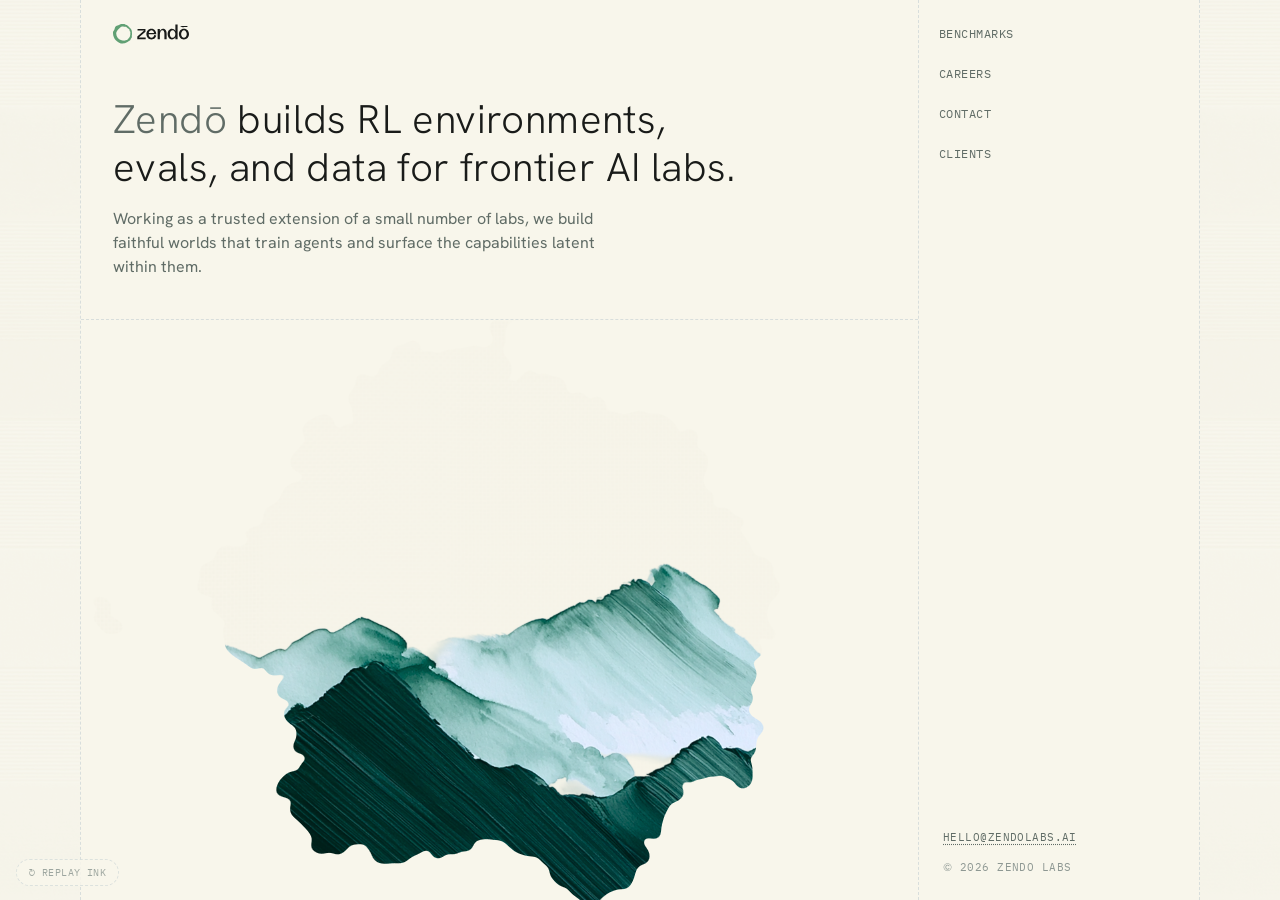
==== commit d581f1f7: "Snappier hover reveals and full-width framing Hovers now use a front-loaded blot profile (bloom with" ====
--- a/zendo/index.html
+++ b/zendo/index.html
@@ -44,7 +44,6 @@
   /* ── Framed centre ──────────────────────────────────── */
   .frame{
     flex:1 1 auto;
-    max-width:1280px;
     min-width:0;
     display:flex;
     border-left:1px dashed var(--border-midem);
@@ -68,7 +67,7 @@
     padding:24px 32px 40px;
     border-bottom:1px dashed var(--border-midem);
   }
-  .logo{display:block;height:20px;width:auto}
+  .logo{display:block;height:20px;width:auto;align-self:flex-start}
   .copy{display:flex;flex-direction:column;gap:16px;align-items:flex-start}
   h1{
     font-weight:300;
@@ -267,14 +266,18 @@
   /* ── Ink-blot reveal engine ─────────────────────────────
      r(t) follows the same splat → soak → sweep profile as the
      original SMIL timeline, interpolated smoothly. */
-  var KEY_T = [0, 0.05, 0.30, 0.62, 1];
-  var KEY_R = [0, 0.012, 0.084, 0.29, 1];
-  function radiusAt(t){
-    var i = 1;
-    while (i < KEY_T.length - 1 && t > KEY_T[i]) i++;
-    var f = (t - KEY_T[i-1]) / (KEY_T[i] - KEY_T[i-1]);
+  var PROFILE = {
+    /* load: splat, soak, then the long sweep */
+    load:  { t: [0, 0.05, 0.30, 0.62, 1], r: [0, 0.012, 0.084, 0.29, 1] },
+    /* hover: blooms immediately, feathers out as it lands */
+    hover: { t: [0, 0.16, 0.45, 1],       r: [0, 0.22, 0.62, 1] }
+  };
+  function radiusAt(p, t){
+    var T = p.t, R = p.r, i = 1;
+    while (i < T.length - 1 && t > T[i]) i++;
+    var f = (t - T[i-1]) / (T[i] - T[i-1]);
     f = f * f * (3 - 2 * f);                    /* smooth each segment */
-    return KEY_R[i-1] + (KEY_R[i] - KEY_R[i-1]) * f;
+    return R[i-1] + (R[i] - R[i-1]) * f;
   }
 
   var current = null;      /* state key currently settled or being revealed */
@@ -285,7 +288,7 @@
     return Math.sqrt(dx * dx + dy * dy) + 220;   /* + feather margin */
   }
 
-  function reveal(state, dur){
+  function reveal(state, dur, profile){
     if (state === current) return;
     var href = ART[state];
     if (reduced || !dur){
@@ -316,9 +319,9 @@
     function step(now){
       if (token !== revealToken) return;
       var t = Math.min(1, (now - t0) / dur);
-      blot.setAttribute('r', (radiusAt(t) * R).toFixed(1));
-      var a = Math.max(0, Math.min(1, (t - 0.12) / 0.2));
-      var b = Math.max(0, Math.min(1, (t - 0.22) / 0.2));
+      blot.setAttribute('r', (radiusAt(profile, t) * R).toFixed(1));
+      var a = Math.max(0, Math.min(1, (t - 0.06) / 0.18));
+      var b = Math.max(0, Math.min(1, (t - 0.14) / 0.18));
       dropA.setAttribute('r', (26 * a * (2 - a)).toFixed(1));
       dropB.setAttribute('r', (20 * b * (2 - b)).toFixed(1));
       if (t < 1){ raf = requestAnimationFrame(step); }
@@ -343,16 +346,16 @@
   links.forEach(function(link){
     link.addEventListener('pointerenter', function(){
       clearTimeout(homeTimer);
-      reveal(link.getAttribute('data-state'), 1350);
+      reveal(link.getAttribute('data-state'), 700, PROFILE.hover);
     });
     link.addEventListener('focus', function(){
       clearTimeout(homeTimer);
-      reveal(link.getAttribute('data-state'), 1350);
+      reveal(link.getAttribute('data-state'), 700, PROFILE.hover);
     });
   });
   document.querySelector('.nav').addEventListener('pointerleave', function(){
     clearTimeout(homeTimer);
-    homeTimer = setTimeout(function(){ reveal('default', 1500); }, 280);
+    homeTimer = setTimeout(function(){ reveal('default', 900, PROFILE.hover); }, 180);
   });
 
   /* ── Load: default painting inks in, text dries in ────── */
@@ -363,10 +366,10 @@
     document.body.classList.remove('playing');
     void document.body.offsetWidth;
     document.body.classList.add('playing');
-    reveal('default', 2200);
+    reveal('default', 2000, PROFILE.load);
   }
   if (reduced){
-    reveal('default', 0);
+    reveal('default', 0, PROFILE.load);
     document.body.classList.add('playing');
   } else {
     play();
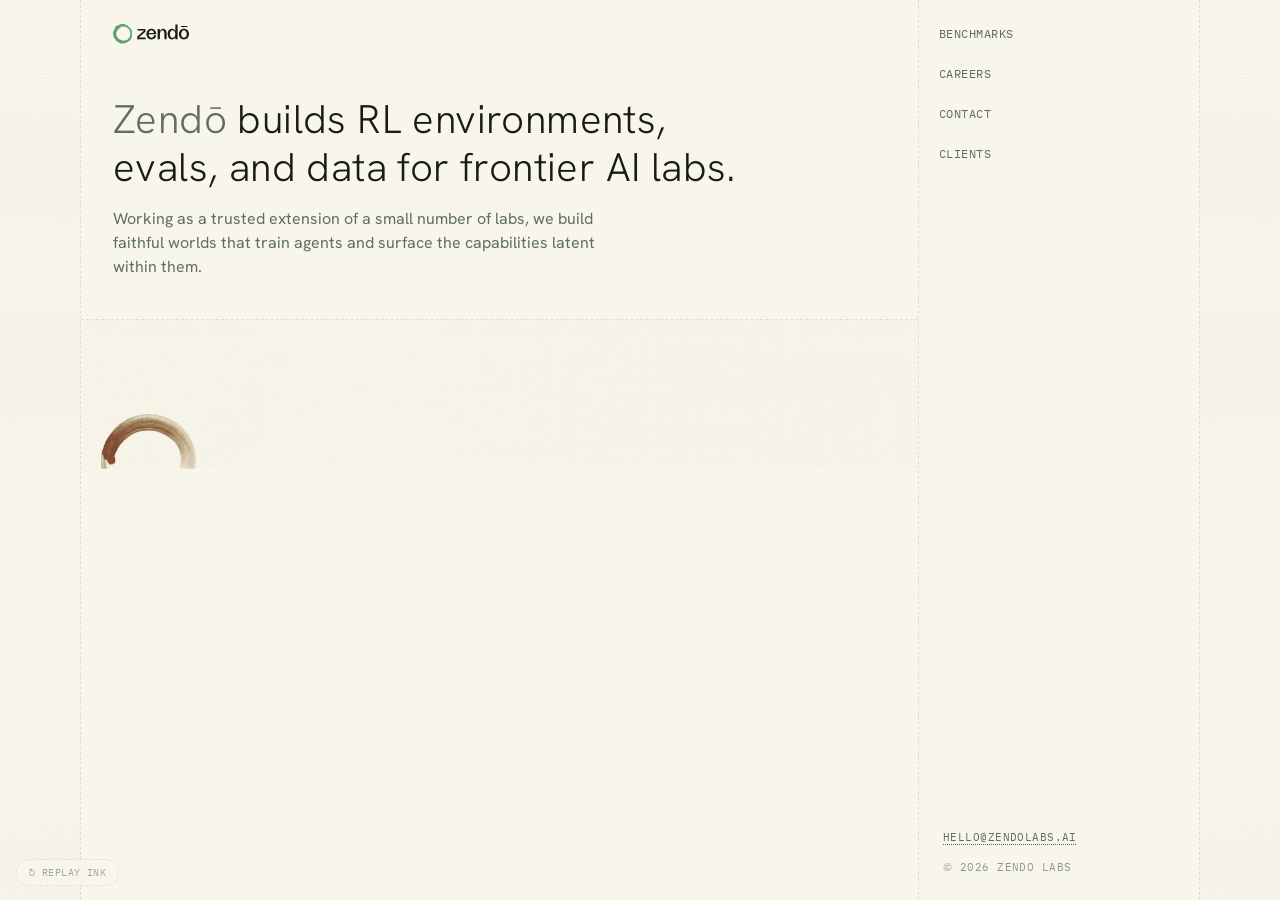
==== commit 46c7552d: "Quicker load, softer and more elegant reveal blending Load reveal tightened to 1.4s with the text dr" ====
--- a/zendo/index.html
+++ b/zendo/index.html
@@ -127,9 +127,9 @@
 
   /* ── Load-in: text dries in while the ink spreads ───── */
   .inkin{opacity:0}
-  .playing .inkin{animation:dry-in .9s cubic-bezier(.25,.6,.25,1) forwards}
-  .playing .inkin.d1{animation-delay:.9s}
-  .playing .inkin.d2{animation-delay:1.05s}
+  .playing .inkin{animation:dry-in .8s cubic-bezier(.25,.6,.25,1) forwards}
+  .playing .inkin.d1{animation-delay:.55s}
+  .playing .inkin.d2{animation-delay:.7s}
   @keyframes dry-in{
     from{opacity:0;transform:translateY(12px);filter:blur(5px)}
     60%{filter:blur(2px)}
@@ -190,10 +190,10 @@
               <feTurbulence type="fractalNoise" baseFrequency="0.009" numOctaves="3" seed="5" result="n"/>
               <feDisplacementMap in="SourceGraphic" in2="n" scale="190" xChannelSelector="R" yChannelSelector="G" result="d1"/>
               <feTurbulence type="fractalNoise" baseFrequency="0.06" numOctaves="2" seed="8" result="n2"/>
-              <feDisplacementMap in="d1" in2="n2" scale="38" xChannelSelector="R" yChannelSelector="G" result="d"/>
-              <feGaussianBlur in="d" stdDeviation="4" result="b"/>
+              <feDisplacementMap in="d1" in2="n2" scale="30" xChannelSelector="R" yChannelSelector="G" result="d"/>
+              <feGaussianBlur in="d" stdDeviation="6" result="b"/>
               <feComponentTransfer>
-                <feFuncA type="linear" slope="14" intercept="-3"/>
+                <feFuncA type="linear" slope="9" intercept="-1.9"/>
               </feComponentTransfer>
             </filter>
             <mask id="reveal" maskUnits="userSpaceOnUse" x="0" y="0" width="1000" height="580">
@@ -207,7 +207,9 @@
           </defs>
           <image id="artBase" width="1000" height="580" preserveAspectRatio="xMidYMid slice"/>
           <g mask="url(#reveal)">
-            <image id="artTop" width="1000" height="580" preserveAspectRatio="xMidYMid slice"/>
+            <g id="topWrap">
+              <image id="artTop" width="1000" height="580" preserveAspectRatio="xMidYMid slice"/>
+            </g>
           </g>
         </svg>
       </div>
@@ -255,6 +257,7 @@
 
   var base  = document.getElementById('artBase');
   var top_  = document.getElementById('artTop');
+  var topWrap = document.getElementById('topWrap');
   var blot  = document.getElementById('blotMain');
   var dropA = document.getElementById('blotDropA');
   var dropB = document.getElementById('blotDropB');
@@ -320,6 +323,13 @@
       if (token !== revealToken) return;
       var t = Math.min(1, (now - t0) / dur);
       blot.setAttribute('r', (radiusAt(profile, t) * R).toFixed(1));
+      /* the incoming painting breathes in: quick fade, faint settle-scale */
+      var fade = Math.min(1, t / 0.14);
+      topWrap.setAttribute('opacity', (fade * (2 - fade)).toFixed(3));
+      var e = 1 - Math.pow(1 - t, 3);
+      var sc = 1.014 - 0.014 * e;
+      topWrap.setAttribute('transform',
+        'translate(' + (o[0] * (1 - sc)).toFixed(2) + ' ' + (o[1] * (1 - sc)).toFixed(2) + ') scale(' + sc.toFixed(4) + ')');
       var a = Math.max(0, Math.min(1, (t - 0.06) / 0.18));
       var b = Math.max(0, Math.min(1, (t - 0.14) / 0.18));
       dropA.setAttribute('r', (26 * a * (2 - a)).toFixed(1));
@@ -330,6 +340,8 @@
         blot.setAttribute('r', 0);
         dropA.setAttribute('r', 0); dropB.setAttribute('r', 0);
         top_.setAttribute('href', '');
+        topWrap.setAttribute('opacity', 1);
+        topWrap.removeAttribute('transform');
       }
     }
     raf = requestAnimationFrame(step);
@@ -355,7 +367,7 @@
   });
   document.querySelector('.nav').addEventListener('pointerleave', function(){
     clearTimeout(homeTimer);
-    homeTimer = setTimeout(function(){ reveal('default', 900, PROFILE.hover); }, 180);
+    homeTimer = setTimeout(function(){ reveal('default', 800, PROFILE.hover); }, 150);
   });
 
   /* ── Load: default painting inks in, text dries in ────── */
@@ -366,7 +378,7 @@
     document.body.classList.remove('playing');
     void document.body.offsetWidth;
     document.body.classList.add('playing');
-    reveal('default', 2000, PROFILE.load);
+    reveal('default', 1400, PROFILE.load);
   }
   if (reduced){
     reveal('default', 0, PROFILE.load);
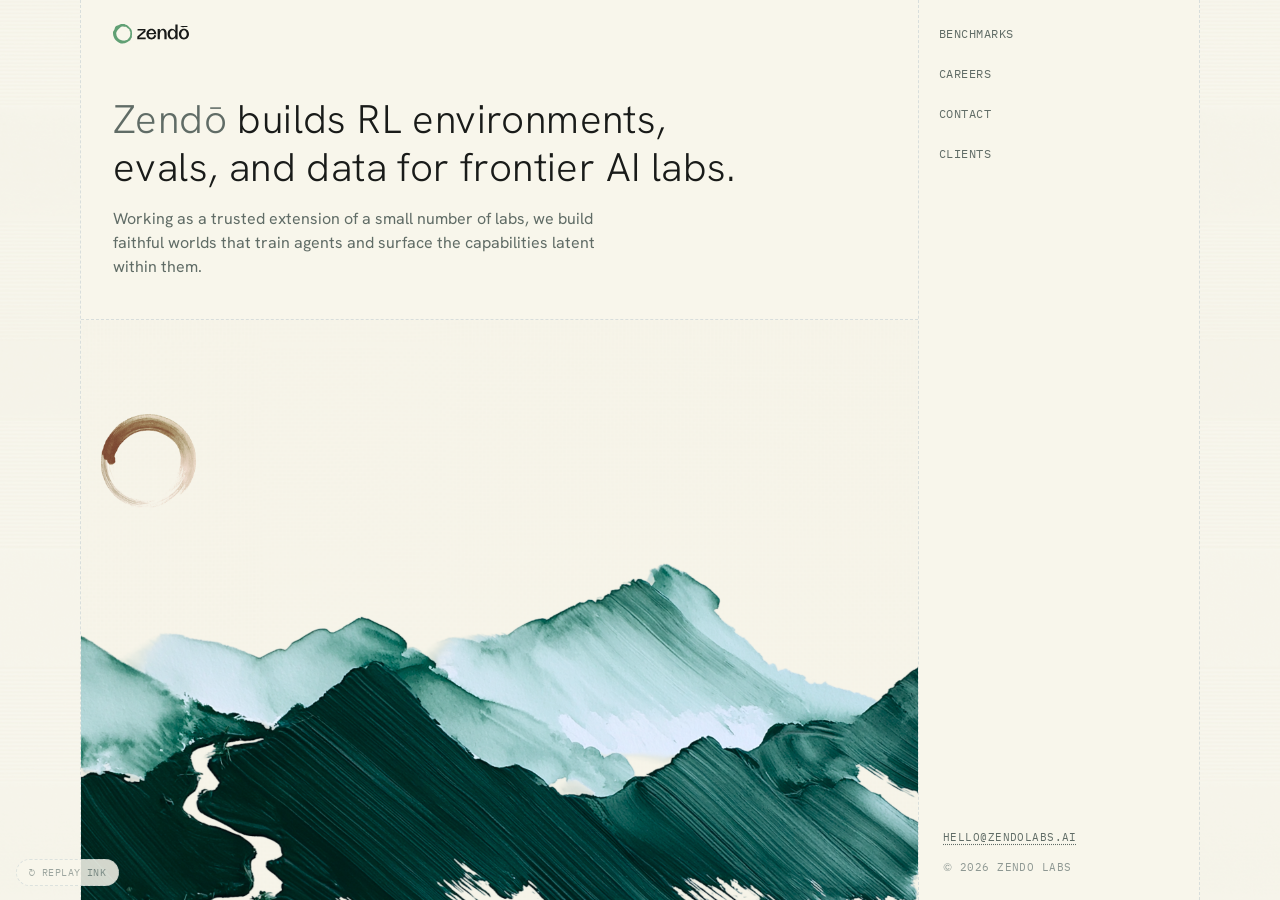
==== commit ecf7af47: "Center-origin watercolor blooms with a luminous wash All reveals now bloom from the stage centre lik" ====
--- a/zendo/index.html
+++ b/zendo/index.html
@@ -187,30 +187,34 @@
         <svg id="stageSvg" viewBox="0 0 1000 580" preserveAspectRatio="xMidYMid slice">
           <defs>
             <filter id="inkBlot" x="-60%" y="-60%" width="220%" height="220%" color-interpolation-filters="sRGB">
-              <feTurbulence type="fractalNoise" baseFrequency="0.009" numOctaves="3" seed="5" result="n"/>
-              <feDisplacementMap in="SourceGraphic" in2="n" scale="190" xChannelSelector="R" yChannelSelector="G" result="d1"/>
-              <feTurbulence type="fractalNoise" baseFrequency="0.06" numOctaves="2" seed="8" result="n2"/>
-              <feDisplacementMap in="d1" in2="n2" scale="30" xChannelSelector="R" yChannelSelector="G" result="d"/>
-              <feGaussianBlur in="d" stdDeviation="6" result="b"/>
+              <feTurbulence type="fractalNoise" baseFrequency="0.006" numOctaves="3" seed="5" result="n"/>
+              <feDisplacementMap in="SourceGraphic" in2="n" scale="160" xChannelSelector="R" yChannelSelector="G" result="d1"/>
+              <feTurbulence type="fractalNoise" baseFrequency="0.045" numOctaves="2" seed="8" result="n2"/>
+              <feDisplacementMap in="d1" in2="n2" scale="22" xChannelSelector="R" yChannelSelector="G" result="d"/>
+              <feGaussianBlur in="d" stdDeviation="10" result="b"/>
               <feComponentTransfer>
-                <feFuncA type="linear" slope="9" intercept="-1.9"/>
+                <feFuncA type="linear" slope="5.5" intercept="-1.2"/>
               </feComponentTransfer>
             </filter>
             <mask id="reveal" maskUnits="userSpaceOnUse" x="0" y="0" width="1000" height="580">
               <rect width="1000" height="580" fill="black"/>
               <g filter="url(#inkBlot)">
                 <circle id="blotMain" cx="500" cy="290" r="0" fill="white"/>
-                <circle id="blotDropA" cx="0" cy="0" r="0" fill="white"/>
-                <circle id="blotDropB" cx="0" cy="0" r="0" fill="white"/>
               </g>
             </mask>
           </defs>
+          <radialGradient id="glowGrad" cx="50%" cy="50%" r="55%">
+            <stop offset="0%" stop-color="#ffffff" stop-opacity=".9"/>
+            <stop offset="60%" stop-color="#ffffff" stop-opacity=".35"/>
+            <stop offset="100%" stop-color="#ffffff" stop-opacity="0"/>
+          </radialGradient>
           <image id="artBase" width="1000" height="580" preserveAspectRatio="xMidYMid slice"/>
           <g mask="url(#reveal)">
             <g id="topWrap">
               <image id="artTop" width="1000" height="580" preserveAspectRatio="xMidYMid slice"/>
             </g>
           </g>
+          <circle id="glow" cx="500" cy="290" r="640" fill="url(#glowGrad)" opacity="0" pointer-events="none"/>
         </svg>
       </div>
     </div>
@@ -246,21 +250,13 @@
     contact:    'assets/v2/contact.png',
     clients:    'assets/v2/clients.png'
   };
-  /* the blot springs from near the link column, stepped per link */
-  var ORIGIN = {
-    default:    [500, 290],
-    benchmarks: [950, 70],
-    careers:    [950, 150],
-    contact:    [950, 230],
-    clients:    [950, 310]
-  };
+  var CENTRE = [500, 290];
 
   var base  = document.getElementById('artBase');
   var top_  = document.getElementById('artTop');
   var topWrap = document.getElementById('topWrap');
   var blot  = document.getElementById('blotMain');
-  var dropA = document.getElementById('blotDropA');
-  var dropB = document.getElementById('blotDropB');
+  var glow  = document.getElementById('glow');
   var links = [].slice.call(document.querySelectorAll('.nav-link'));
 
   /* preload every painting so hover reveals never flash empty */
@@ -269,18 +265,10 @@
   /* ── Ink-blot reveal engine ─────────────────────────────
      r(t) follows the same splat → soak → sweep profile as the
      original SMIL timeline, interpolated smoothly. */
-  var PROFILE = {
-    /* load: splat, soak, then the long sweep */
-    load:  { t: [0, 0.05, 0.30, 0.62, 1], r: [0, 0.012, 0.084, 0.29, 1] },
-    /* hover: blooms immediately, feathers out as it lands */
-    hover: { t: [0, 0.16, 0.45, 1],       r: [0, 0.22, 0.62, 1] }
-  };
-  function radiusAt(p, t){
-    var T = p.t, R = p.r, i = 1;
-    while (i < T.length - 1 && t > T[i]) i++;
-    var f = (t - T[i-1]) / (T[i] - T[i-1]);
-    f = f * f * (3 - 2 * f);                    /* smooth each segment */
-    return R[i-1] + (R[i] - R[i-1]) * f;
+  /* one continuous ease per mode: fast bloom, long soft landing */
+  var PROFILE = { load: 2.0, hover: 1.7 };
+  function radiusAt(expo, t){
+    return 1 - Math.pow(1 - t, expo);
   }
 
   var current = null;      /* state key currently settled or being revealed */
@@ -288,7 +276,7 @@
 
   function fullRadius(ox, oy){
     var dx = Math.max(ox, 1000 - ox), dy = Math.max(oy, 580 - oy);
-    return Math.sqrt(dx * dx + dy * dy) + 220;   /* + feather margin */
+    return Math.sqrt(dx * dx + dy * dy) + 60;    /* feather covers the rest */
   }
 
   function reveal(state, dur, profile){
@@ -305,18 +293,13 @@
     if (top_.getAttribute('href')) base.setAttribute('href', top_.getAttribute('href'));
     cancelAnimationFrame(raf);
 
-    var o = ORIGIN[state] || ORIGIN.default;
+    var o = CENTRE;
     var R = fullRadius(o[0], o[1]);
     var token = ++revealToken;
     current = state;
     setActive(state);
 
     top_.setAttribute('href', href);
-    blot.setAttribute('cx', o[0]); blot.setAttribute('cy', o[1]);
-    dropA.setAttribute('cx', o[0] - 180 + Math.random() * 60);
-    dropA.setAttribute('cy', Math.min(520, o[1] + 150 + Math.random() * 60));
-    dropB.setAttribute('cx', Math.max(60, o[0] - 420 + Math.random() * 80));
-    dropB.setAttribute('cy', Math.max(50, o[1] - 40 + Math.random() * 120));
 
     var t0 = performance.now();
     function step(now){
@@ -330,15 +313,13 @@
       var sc = 1.014 - 0.014 * e;
       topWrap.setAttribute('transform',
         'translate(' + (o[0] * (1 - sc)).toFixed(2) + ' ' + (o[1] * (1 - sc)).toFixed(2) + ') scale(' + sc.toFixed(4) + ')');
-      var a = Math.max(0, Math.min(1, (t - 0.06) / 0.18));
-      var b = Math.max(0, Math.min(1, (t - 0.14) / 0.18));
-      dropA.setAttribute('r', (26 * a * (2 - a)).toFixed(1));
-      dropB.setAttribute('r', (20 * b * (2 - b)).toFixed(1));
+      /* a breath of light passes over the page with the wash */
+      glow.setAttribute('opacity', (0.3 * Math.sin(Math.PI * Math.min(1, t / 0.9))).toFixed(3));
       if (t < 1){ raf = requestAnimationFrame(step); }
       else {
         base.setAttribute('href', href);
         blot.setAttribute('r', 0);
-        dropA.setAttribute('r', 0); dropB.setAttribute('r', 0);
+        glow.setAttribute('opacity', 0);
         top_.setAttribute('href', '');
         topWrap.setAttribute('opacity', 1);
         topWrap.removeAttribute('transform');
@@ -358,16 +339,16 @@
   links.forEach(function(link){
     link.addEventListener('pointerenter', function(){
       clearTimeout(homeTimer);
-      reveal(link.getAttribute('data-state'), 700, PROFILE.hover);
+      reveal(link.getAttribute('data-state'), 850, PROFILE.hover);
     });
     link.addEventListener('focus', function(){
       clearTimeout(homeTimer);
-      reveal(link.getAttribute('data-state'), 700, PROFILE.hover);
+      reveal(link.getAttribute('data-state'), 850, PROFILE.hover);
     });
   });
   document.querySelector('.nav').addEventListener('pointerleave', function(){
     clearTimeout(homeTimer);
-    homeTimer = setTimeout(function(){ reveal('default', 800, PROFILE.hover); }, 150);
+    homeTimer = setTimeout(function(){ reveal('default', 950, PROFILE.hover); }, 150);
   });
 
   /* ── Load: default painting inks in, text dries in ────── */
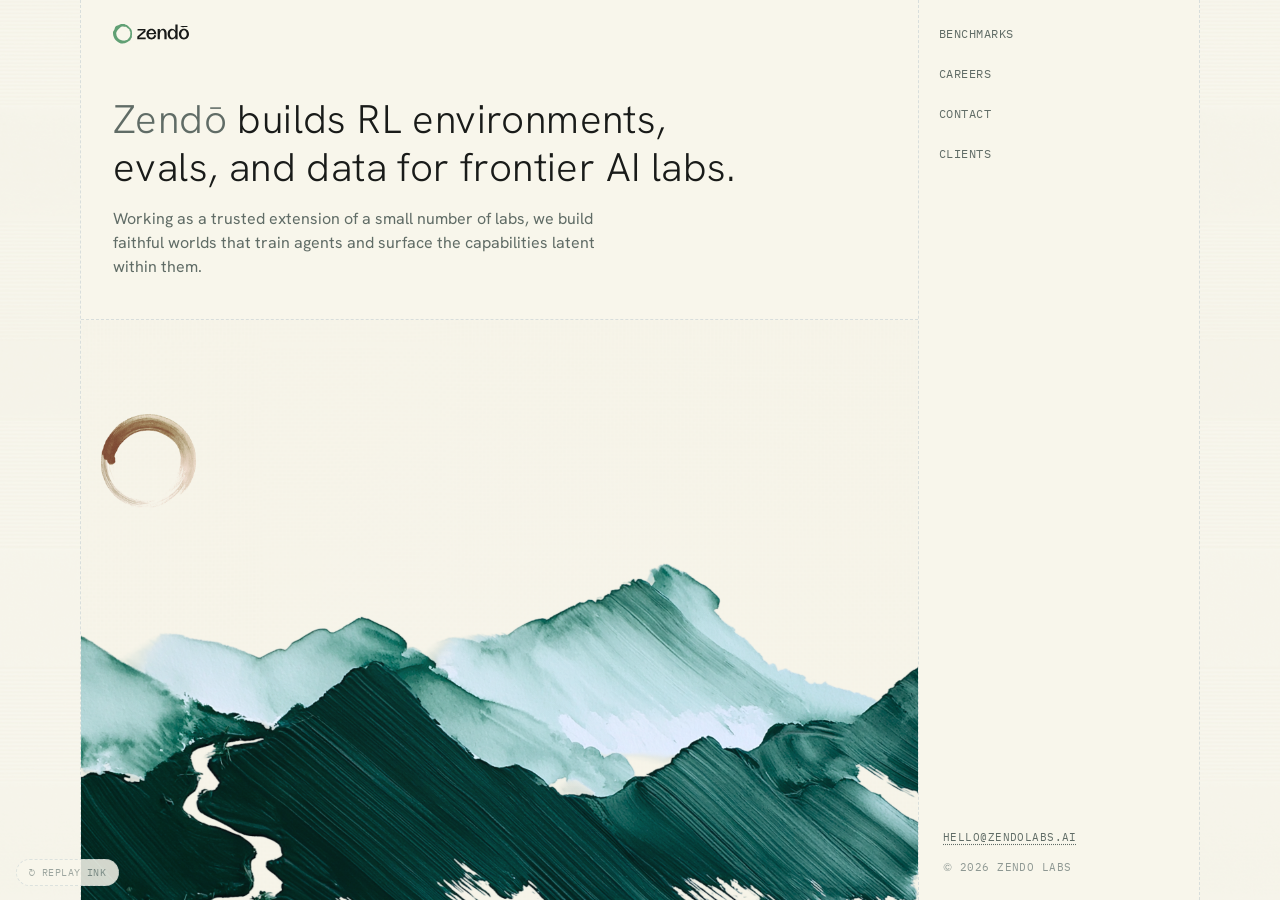
==== commit dd83891a: "Subtler watercolor wash for the reveals Ease-in-out radius (soft start, gentle landing), calmer disp" ====
--- a/zendo/index.html
+++ b/zendo/index.html
@@ -188,12 +188,12 @@
           <defs>
             <filter id="inkBlot" x="-60%" y="-60%" width="220%" height="220%" color-interpolation-filters="sRGB">
               <feTurbulence type="fractalNoise" baseFrequency="0.006" numOctaves="3" seed="5" result="n"/>
-              <feDisplacementMap in="SourceGraphic" in2="n" scale="160" xChannelSelector="R" yChannelSelector="G" result="d1"/>
+              <feDisplacementMap in="SourceGraphic" in2="n" scale="110" xChannelSelector="R" yChannelSelector="G" result="d1"/>
               <feTurbulence type="fractalNoise" baseFrequency="0.045" numOctaves="2" seed="8" result="n2"/>
-              <feDisplacementMap in="d1" in2="n2" scale="22" xChannelSelector="R" yChannelSelector="G" result="d"/>
-              <feGaussianBlur in="d" stdDeviation="10" result="b"/>
+              <feDisplacementMap in="d1" in2="n2" scale="16" xChannelSelector="R" yChannelSelector="G" result="d"/>
+              <feGaussianBlur in="d" stdDeviation="14" result="b"/>
               <feComponentTransfer>
-                <feFuncA type="linear" slope="5.5" intercept="-1.2"/>
+                <feFuncA type="linear" slope="3.8" intercept="-0.76"/>
               </feComponentTransfer>
             </filter>
             <mask id="reveal" maskUnits="userSpaceOnUse" x="0" y="0" width="1000" height="580">
@@ -265,10 +265,10 @@
   /* ── Ink-blot reveal engine ─────────────────────────────
      r(t) follows the same splat → soak → sweep profile as the
      original SMIL timeline, interpolated smoothly. */
-  /* one continuous ease per mode: fast bloom, long soft landing */
-  var PROFILE = { load: 2.0, hover: 1.7 };
-  function radiusAt(expo, t){
-    return 1 - Math.pow(1 - t, expo);
+  /* ease-in-out: the wash starts small, swells, and lands gently */
+  var PROFILE = { load: 1, hover: 1 };
+  function radiusAt(_, t){
+    return t < 0.5 ? 4 * t * t * t : 1 - Math.pow(-2 * t + 2, 3) / 2;
   }
 
   var current = null;      /* state key currently settled or being revealed */
@@ -307,14 +307,14 @@
       var t = Math.min(1, (now - t0) / dur);
       blot.setAttribute('r', (radiusAt(profile, t) * R).toFixed(1));
       /* the incoming painting breathes in: quick fade, faint settle-scale */
-      var fade = Math.min(1, t / 0.14);
+      var fade = Math.min(1, t / 0.38);
       topWrap.setAttribute('opacity', (fade * (2 - fade)).toFixed(3));
       var e = 1 - Math.pow(1 - t, 3);
-      var sc = 1.014 - 0.014 * e;
+      var sc = 1.008 - 0.008 * e;
       topWrap.setAttribute('transform',
         'translate(' + (o[0] * (1 - sc)).toFixed(2) + ' ' + (o[1] * (1 - sc)).toFixed(2) + ') scale(' + sc.toFixed(4) + ')');
       /* a breath of light passes over the page with the wash */
-      glow.setAttribute('opacity', (0.3 * Math.sin(Math.PI * Math.min(1, t / 0.9))).toFixed(3));
+      glow.setAttribute('opacity', (0.16 * Math.sin(Math.PI * Math.min(1, t / 0.95))).toFixed(3));
       if (t < 1){ raf = requestAnimationFrame(step); }
       else {
         base.setAttribute('href', href);
@@ -339,16 +339,16 @@
   links.forEach(function(link){
     link.addEventListener('pointerenter', function(){
       clearTimeout(homeTimer);
-      reveal(link.getAttribute('data-state'), 850, PROFILE.hover);
+      reveal(link.getAttribute('data-state'), 1100, PROFILE.hover);
     });
     link.addEventListener('focus', function(){
       clearTimeout(homeTimer);
-      reveal(link.getAttribute('data-state'), 850, PROFILE.hover);
+      reveal(link.getAttribute('data-state'), 1100, PROFILE.hover);
     });
   });
   document.querySelector('.nav').addEventListener('pointerleave', function(){
     clearTimeout(homeTimer);
-    homeTimer = setTimeout(function(){ reveal('default', 950, PROFILE.hover); }, 150);
+    homeTimer = setTimeout(function(){ reveal('default', 1200, PROFILE.hover); }, 150);
   });
 
   /* ── Load: default painting inks in, text dries in ────── */
@@ -359,7 +359,7 @@
     document.body.classList.remove('playing');
     void document.body.offsetWidth;
     document.body.classList.add('playing');
-    reveal('default', 1400, PROFILE.load);
+    reveal('default', 1600, PROFILE.load);
   }
   if (reduced){
     reveal('default', 0, PROFILE.load);
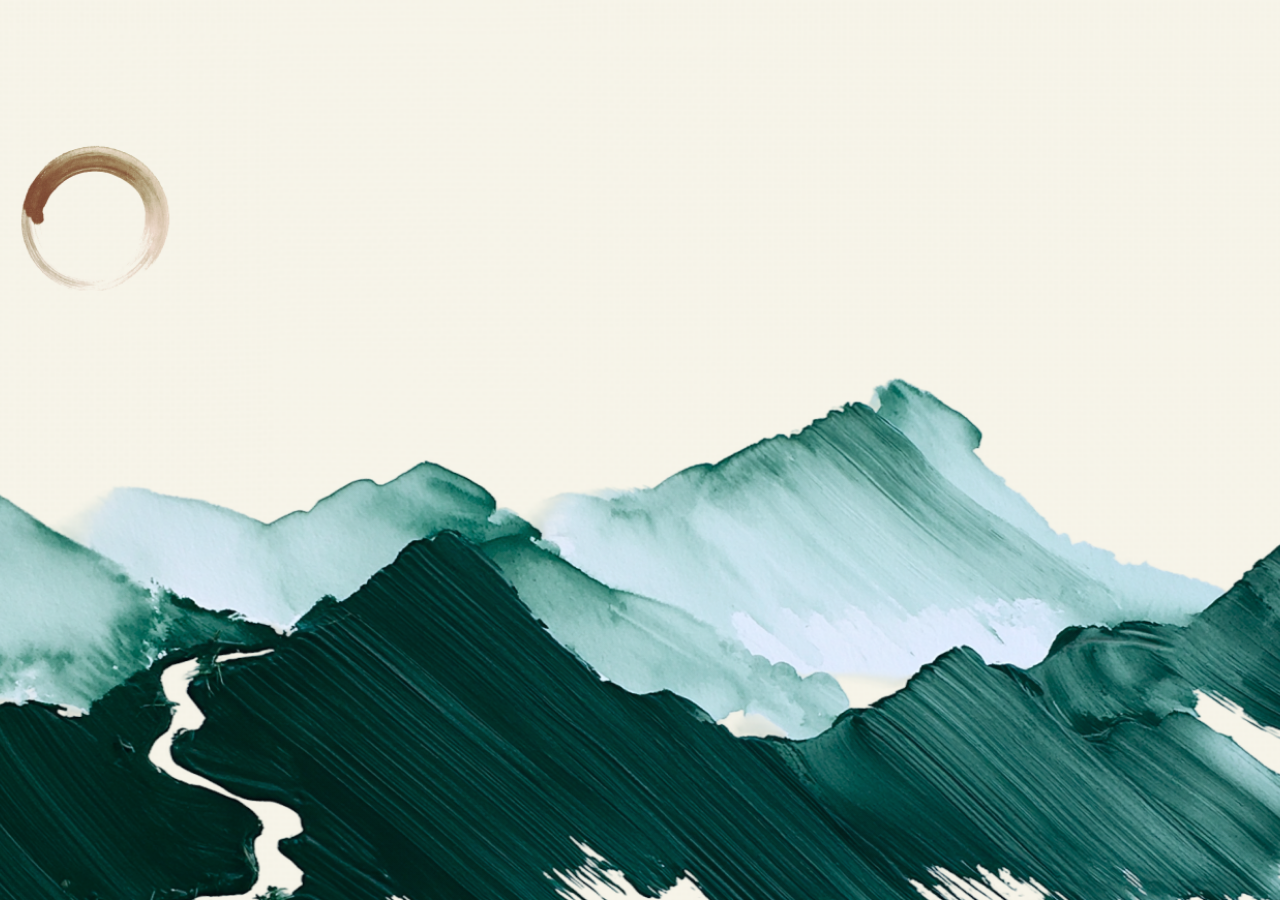
==== commit 2e423f02: "Distill to a bare ink-stage component with liquid dissolve Strip the page to just the illustration s" ====
--- a/zendo/index.html
+++ b/zendo/index.html
@@ -3,240 +3,84 @@
 <head>
 <meta charset="utf-8">
 <meta name="viewport" content="width=device-width, initial-scale=1">
-<title>Zendō — RL environments, evals, and data for frontier AI labs</title>
-<meta name="description" content="Zendō builds RL environments, evals, and data for frontier AI labs.">
-<link rel="preconnect" href="https://fonts.googleapis.com">
-<link rel="preconnect" href="https://fonts.gstatic.com" crossorigin>
-<!-- Substitutes for the Figma fonts (DGM Sprinter / Test Söhne / GT Flexa Mono are commercial):
-     Hanken Grotesk covers headline + body, IBM Plex Mono covers the tracked mono caps. -->
-<link href="https://fonts.googleapis.com/css2?family=Hanken+Grotesk:wght@300;400;500&family=IBM+Plex+Mono:wght@400;500&display=swap" rel="stylesheet">
+<title>Zendō ink stage</title>
+<!--
+  ═══ Zendō ink stage — illustration component ═══
+
+  A self-contained illustration stage with liquid watercolor dissolves.
+  Drop this file's <div class="ink-stage">…</div> + <script> into any page
+  (assets live in assets/v2/). The stage fills its container.
+
+  API (window.ZendoInk):
+    ZendoInk.show('default' | 'benchmarks' | 'careers' | 'contact' | 'clients')
+        — dissolves that painting in (call from your nav's hover handlers)
+    ZendoInk.replay()
+        — replays the initial load reveal
+
+  The component plays the load reveal for 'default' automatically and
+  respects prefers-reduced-motion (instant swaps).
+-->
 <style>
-  /* Figma variables (design tokens) */
-  :root{
-    --bg-secondary:#f8f6eb;      /* bg/secondary     */
-    --border-midem:#d8dedc;      /* border/midem     */
-    --text-darkem:#191b19;       /* text/darkem      */
-    --text-midem:#606c66;        /* text/midem       */
-    --text-lowem:#8e9893;        /* text/lowem       */
-    --sans:"Hanken Grotesk",-apple-system,"Segoe UI",sans-serif;
-    --mono:"IBM Plex Mono",ui-monospace,monospace;
-  }
-  *{box-sizing:border-box;margin:0}
-  html,body{height:100%}
-  body{
-    background:var(--bg-secondary);
-    color:var(--text-darkem);
-    font-family:var(--sans);
-    overflow:hidden;
-    -webkit-font-smoothing:antialiased;
-  }
-
-  .page{display:flex;height:100%;justify-content:center}
-
-  /* ── Side rails: 80px strips of paper texture ───────── */
-  .rail{
-    flex:0 0 80px;
-    background-image:url("assets/v2/rail.png");
-    background-size:cover;
-    background-position:center;
-  }
-
-  /* ── Framed centre ──────────────────────────────────── */
-  .frame{
-    flex:1 1 auto;
-    min-width:0;
-    display:flex;
-    border-left:1px dashed var(--border-midem);
-    border-right:1px dashed var(--border-midem);
-    background:var(--bg-secondary);
-  }
-  .main{
-    flex:1 1 auto;
-    min-width:0;
-    display:flex;
-    flex-direction:column;
-    border-right:1px dashed var(--border-midem);
-  }
-
-  /* Top block: logo + headline */
-  .top{
-    flex:0 0 320px;
-    display:flex;
-    flex-direction:column;
-    justify-content:space-between;
-    padding:24px 32px 40px;
-    border-bottom:1px dashed var(--border-midem);
-  }
-  .logo{display:block;height:20px;width:auto;align-self:flex-start}
-  .copy{display:flex;flex-direction:column;gap:16px;align-items:flex-start}
-  h1{
-    font-weight:300;
-    font-size:40px;line-height:48px;letter-spacing:.4px;
-    color:var(--text-darkem);
-  }
-  h1 .brand{color:var(--text-midem)}
-  .subtext{
-    max-width:522px;
-    font-size:16px;line-height:24px;
-    color:var(--text-midem);
-  }
-
-  /* ── Illustration stage ─────────────────────────────── */
-  .stage{flex:1 1 auto;position:relative;overflow:hidden;min-height:0}
-  .stage svg{position:absolute;inset:0;width:100%;height:100%}
-
-  /* ── Right column ───────────────────────────────────── */
-  .side{
-    flex:0 0 280px;
-    display:flex;
-    flex-direction:column;
-    justify-content:space-between;
-  }
-  .nav{display:flex;flex-direction:column;gap:20px;padding:24px 20px;align-items:flex-start}
-  .nav-link,.foot-link{
-    font-family:var(--mono);
-    font-size:12px;line-height:20px;letter-spacing:.48px;
-    text-transform:uppercase;
-    color:var(--text-midem);
-    text-decoration:underline dotted transparent;
-    text-underline-offset:4px;
-    cursor:pointer;
-    background:none;border:0;padding:0;
-    transition:color .18s ease, text-decoration-color .18s ease;
-  }
-  .nav-link:hover,.nav-link:focus-visible,.nav-link[data-active="true"]{
-    color:var(--text-darkem);
-    text-decoration-color:var(--text-darkem);
-  }
-  .nav-link:focus-visible{outline:1px dashed var(--border-midem);outline-offset:4px}
-
-  .foot{display:flex;flex-direction:column;gap:12px;padding:24px;align-items:flex-start}
-  .foot-link{
-    font-size:11px;line-height:18px;letter-spacing:.44px;
-    text-decoration:underline dotted currentColor;
-    text-underline-offset:3px;
-  }
-  .foot-link:hover{color:var(--text-darkem)}
-  .copyright{
-    font-family:var(--mono);
-    font-size:11px;line-height:18px;letter-spacing:.44px;
-    text-transform:uppercase;
-    color:var(--text-lowem);
-  }
-  .copyright .c{font-family:var(--sans)}
-
-  /* ── Load-in: text dries in while the ink spreads ───── */
-  .inkin{opacity:0}
-  .playing .inkin{animation:dry-in .8s cubic-bezier(.25,.6,.25,1) forwards}
-  .playing .inkin.d1{animation-delay:.55s}
-  .playing .inkin.d2{animation-delay:.7s}
-  @keyframes dry-in{
-    from{opacity:0;transform:translateY(12px);filter:blur(5px)}
-    60%{filter:blur(2px)}
-    to{opacity:1;transform:none;filter:blur(0)}
-  }
-
-  .replay{
-    position:fixed;left:16px;bottom:14px;z-index:5;
-    font-family:var(--mono);font-size:10px;letter-spacing:.44px;text-transform:uppercase;
-    color:var(--text-lowem);background:var(--bg-secondary);
-    border:1px dashed var(--border-midem);
-    border-radius:99px;padding:6px 12px;cursor:pointer;opacity:.85;
-  }
-  .replay:hover{opacity:1;color:var(--text-darkem)}
-
-  @media (prefers-reduced-motion:reduce){
-    .inkin,.playing .inkin{animation:none;opacity:1}
-    .replay{display:none}
-  }
-  @media (max-width:1160px){ .rail{display:none} }
-  @media (max-width:880px){
-    .frame{flex-direction:column}
-    .main{border-right:0}
-    .top{flex-basis:auto;gap:28px;padding-bottom:28px}
-    h1{font-size:30px;line-height:38px}
-    .side{flex:0 0 auto;flex-direction:row;align-items:center;border-top:1px dashed var(--border-midem);order:2}
-    .nav{flex-direction:row;flex-wrap:wrap;gap:16px;padding:16px 24px}
-    .foot{display:none}
-    .stage{order:1;min-height:340px}
-  }
+  html,body{height:100%;margin:0;background:#f8f6eb}
+  .ink-stage{position:relative;width:100%;height:100%;overflow:hidden}
+  .ink-stage svg{position:absolute;inset:0;width:100%;height:100%}
 </style>
 </head>
 <body>
 
-<div class="page">
-  <div class="rail" aria-hidden="true"></div>
+<div class="ink-stage" id="inkStage" role="img"
+     aria-label="Sumi-e watercolor landscape that changes with the highlighted section">
+  <svg viewBox="0 0 1000 580" preserveAspectRatio="xMidYMid slice">
+    <defs>
+      <!-- Radial seed: the dissolve is biased to begin at the centre -->
+      <radialGradient id="inkSeed" gradientUnits="userSpaceOnUse"
+                      cx="500" cy="290" r="720">
+        <stop offset="0%"  stop-color="#fff" stop-opacity="1"/>
+        <stop offset="45%" stop-color="#fff" stop-opacity=".72"/>
+        <stop offset="75%" stop-color="#fff" stop-opacity=".38"/>
+        <stop offset="100%" stop-color="#fff" stop-opacity="0"/>
+      </radialGradient>
 
-  <div class="frame">
-    <div class="main">
-      <header class="top">
-        <img class="logo" src="assets/v2/logo.svg" alt="Zendō">
-        <div class="copy">
-          <h1 class="inkin d1"><span class="brand">Zendō</span> builds RL environments,<br>evals, and data for frontier AI labs.</h1>
-          <p class="subtext inkin d2">Working as a trusted extension of a small number of labs, we build faithful
-            worlds that train agents and surface the capabilities latent within them.</p>
-        </div>
-      </header>
+      <!-- Liquid dissolve: a fractal-noise field added to the radial seed,
+           swept by an animated threshold — pigment surfaces as patches that
+           grow and merge, the way a wash finds its way through wet paper. -->
+      <filter id="inkDissolve" x="-15%" y="-15%" width="130%" height="130%" color-interpolation-filters="sRGB">
+        <feTurbulence type="fractalNoise" baseFrequency="0.013" numOctaves="3" seed="7" result="n"/>
+        <feColorMatrix in="n" type="matrix"
+          values="0 0 0 0 0  0 0 0 0 0  0 0 0 0 0  .35 .35 .35 0 0" result="na"/>
+        <feComposite in="SourceGraphic" in2="na" operator="arithmetic"
+          k1="0" k2="0.45" k3="0.55" k4="0" result="field"/>
+        <feComponentTransfer result="cut">
+          <feFuncA id="dissolveCut" type="linear" slope="6" intercept="-6.4"/>
+        </feComponentTransfer>
+        <feGaussianBlur in="cut" stdDeviation="2.6" result="soft"/>
+        <feColorMatrix in="soft" type="matrix"
+          values="0 0 0 0 1  0 0 0 0 1  0 0 0 0 1  0 0 0 1 0"/>
+      </filter>
 
-      <!-- ═══ Illustration stage ═══
-           Two stacked paintings inside one SVG: the settled one below, the
-           incoming one above behind an ink-blot mask that JS grows on load
-           and on every nav hover. Exports are exact Figma renders (1.5x). -->
-      <div class="stage" id="stage" role="img"
-           aria-label="Sumi-e watercolor landscape that changes with the highlighted section">
-        <svg id="stageSvg" viewBox="0 0 1000 580" preserveAspectRatio="xMidYMid slice">
-          <defs>
-            <filter id="inkBlot" x="-60%" y="-60%" width="220%" height="220%" color-interpolation-filters="sRGB">
-              <feTurbulence type="fractalNoise" baseFrequency="0.006" numOctaves="3" seed="5" result="n"/>
-              <feDisplacementMap in="SourceGraphic" in2="n" scale="110" xChannelSelector="R" yChannelSelector="G" result="d1"/>
-              <feTurbulence type="fractalNoise" baseFrequency="0.045" numOctaves="2" seed="8" result="n2"/>
-              <feDisplacementMap in="d1" in2="n2" scale="16" xChannelSelector="R" yChannelSelector="G" result="d"/>
-              <feGaussianBlur in="d" stdDeviation="14" result="b"/>
-              <feComponentTransfer>
-                <feFuncA type="linear" slope="3.8" intercept="-0.76"/>
-              </feComponentTransfer>
-            </filter>
-            <mask id="reveal" maskUnits="userSpaceOnUse" x="0" y="0" width="1000" height="580">
-              <rect width="1000" height="580" fill="black"/>
-              <g filter="url(#inkBlot)">
-                <circle id="blotMain" cx="500" cy="290" r="0" fill="white"/>
-              </g>
-            </mask>
-          </defs>
-          <radialGradient id="glowGrad" cx="50%" cy="50%" r="55%">
-            <stop offset="0%" stop-color="#ffffff" stop-opacity=".9"/>
-            <stop offset="60%" stop-color="#ffffff" stop-opacity=".35"/>
-            <stop offset="100%" stop-color="#ffffff" stop-opacity="0"/>
-          </radialGradient>
-          <image id="artBase" width="1000" height="580" preserveAspectRatio="xMidYMid slice"/>
-          <g mask="url(#reveal)">
-            <g id="topWrap">
-              <image id="artTop" width="1000" height="580" preserveAspectRatio="xMidYMid slice"/>
-            </g>
-          </g>
-          <circle id="glow" cx="500" cy="290" r="640" fill="url(#glowGrad)" opacity="0" pointer-events="none"/>
-        </svg>
-      </div>
-    </div>
+      <mask id="inkReveal" maskUnits="userSpaceOnUse" x="0" y="0" width="1000" height="580">
+        <rect width="1000" height="580" fill="black"/>
+        <g filter="url(#inkDissolve)">
+          <circle cx="500" cy="290" r="760" fill="url(#inkSeed)"/>
+        </g>
+      </mask>
 
-    <aside class="side">
-      <nav class="nav" aria-label="Sections">
-        <button class="nav-link" type="button" data-state="benchmarks">Benchmarks</button>
-        <button class="nav-link" type="button" data-state="careers">Careers</button>
-        <button class="nav-link" type="button" data-state="contact">Contact</button>
-        <button class="nav-link" type="button" data-state="clients">Clients</button>
-      </nav>
-      <div class="foot">
-        <a class="foot-link" href="mailto:hello@zendolabs.ai">hello@zendolabs.ai</a>
-        <p class="copyright"><span class="c">©</span> 2026 Zendo Labs</p>
-      </div>
-    </aside>
-  </div>
+      <radialGradient id="inkGlow" cx="50%" cy="50%" r="55%">
+        <stop offset="0%" stop-color="#ffffff" stop-opacity=".9"/>
+        <stop offset="60%" stop-color="#ffffff" stop-opacity=".35"/>
+        <stop offset="100%" stop-color="#ffffff" stop-opacity="0"/>
+      </radialGradient>
+    </defs>
 
-  <div class="rail" aria-hidden="true"></div>
+    <image id="inkBase" width="1000" height="580" preserveAspectRatio="xMidYMid slice"/>
+    <g mask="url(#inkReveal)">
+      <g id="inkTopWrap">
+        <image id="inkTop" width="1000" height="580" preserveAspectRatio="xMidYMid slice"/>
+      </g>
+    </g>
+    <circle id="inkLight" cx="500" cy="290" r="640" fill="url(#inkGlow)" opacity="0" pointer-events="none"/>
+  </svg>
 </div>
-
-<button class="replay" id="replay" type="button">&#8635;&nbsp;Replay ink</button>
 
 <script>
 (function(){
@@ -250,124 +94,77 @@
     contact:    'assets/v2/contact.png',
     clients:    'assets/v2/clients.png'
   };
-  var CENTRE = [500, 290];
 
-  var base  = document.getElementById('artBase');
-  var top_  = document.getElementById('artTop');
-  var topWrap = document.getElementById('topWrap');
-  var blot  = document.getElementById('blotMain');
-  var glow  = document.getElementById('glow');
-  var links = [].slice.call(document.querySelectorAll('.nav-link'));
+  var base = document.getElementById('inkBase');
+  var top_ = document.getElementById('inkTop');
+  var wrap = document.getElementById('inkTopWrap');
+  var cut  = document.getElementById('dissolveCut');
+  var light = document.getElementById('inkLight');
+  var SLOPE = 6;
 
-  /* preload every painting so hover reveals never flash empty */
   Object.keys(ART).forEach(function(k){ (new Image()).src = ART[k]; });
 
-  /* ── Ink-blot reveal engine ─────────────────────────────
-     r(t) follows the same splat → soak → sweep profile as the
-     original SMIL timeline, interpolated smoothly. */
-  /* ease-in-out: the wash starts small, swells, and lands gently */
-  var PROFILE = { load: 1, hover: 1 };
-  function radiusAt(_, t){
-    return t < 0.5 ? 4 * t * t * t : 1 - Math.pow(-2 * t + 2, 3) / 2;
+  function easeInOut(t){
+    return (1 - Math.cos(Math.PI * t)) / 2;
   }
 
-  var current = null;      /* state key currently settled or being revealed */
-  var raf = null, revealToken = 0;
+  var current = null, raf = null, token = 0;
 
-  function fullRadius(ox, oy){
-    var dx = Math.max(ox, 1000 - ox), dy = Math.max(oy, 580 - oy);
-    return Math.sqrt(dx * dx + dy * dy) + 60;    /* feather covers the rest */
-  }
-
-  function reveal(state, dur, profile){
-    if (state === current) return;
+  function show(state, dur){
+    if (state === current || !ART[state]) return;
     var href = ART[state];
-    if (reduced || !dur){
+    if (reduced || dur === 0){
       base.setAttribute('href', href);
       top_.setAttribute('href', '');
       current = state;
-      setActive(state);
       return;
     }
-    /* commit whatever the top layer was showing, then start fresh */
     if (top_.getAttribute('href')) base.setAttribute('href', top_.getAttribute('href'));
     cancelAnimationFrame(raf);
-
-    var o = CENTRE;
-    var R = fullRadius(o[0], o[1]);
-    var token = ++revealToken;
+    var my = ++token;
     current = state;
-    setActive(state);
-
     top_.setAttribute('href', href);
 
     var t0 = performance.now();
     function step(now){
-      if (token !== revealToken) return;
+      if (my !== token) return;
       var t = Math.min(1, (now - t0) / dur);
-      blot.setAttribute('r', (radiusAt(profile, t) * R).toFixed(1));
-      /* the incoming painting breathes in: quick fade, faint settle-scale */
-      var fade = Math.min(1, t / 0.38);
-      topWrap.setAttribute('opacity', (fade * (2 - fade)).toFixed(3));
-      var e = 1 - Math.pow(1 - t, 3);
-      var sc = 1.008 - 0.008 * e;
-      topWrap.setAttribute('transform',
-        'translate(' + (o[0] * (1 - sc)).toFixed(2) + ' ' + (o[1] * (1 - sc)).toFixed(2) + ') scale(' + sc.toFixed(4) + ')');
-      /* a breath of light passes over the page with the wash */
-      glow.setAttribute('opacity', (0.16 * Math.sin(Math.PI * Math.min(1, t / 0.95))).toFixed(3));
+      var e = easeInOut(t);
+      /* sweep the dissolve threshold: patches surface, grow, and merge */
+      var tau = 1.05 - 1.35 * e;
+      cut.setAttribute('intercept', (-SLOPE * tau).toFixed(3));
+      /* pigment seeps in translucently before it saturates */
+      var fade = Math.min(1, t / 0.3);
+      wrap.setAttribute('opacity', (fade * (2 - fade)).toFixed(3));
+      /* a faint breath of light passes with the wash */
+      light.setAttribute('opacity', (0.16 * Math.sin(Math.PI * Math.min(1, t / 0.95))).toFixed(3));
       if (t < 1){ raf = requestAnimationFrame(step); }
       else {
         base.setAttribute('href', href);
-        blot.setAttribute('r', 0);
-        glow.setAttribute('opacity', 0);
+        cut.setAttribute('intercept', -SLOPE * 1.06);
+        light.setAttribute('opacity', 0);
+        wrap.setAttribute('opacity', 1);
         top_.setAttribute('href', '');
-        topWrap.setAttribute('opacity', 1);
-        topWrap.removeAttribute('transform');
       }
     }
+    cut.setAttribute('intercept', -SLOPE * 1.06);
     raf = requestAnimationFrame(step);
   }
 
-  function setActive(state){
-    links.forEach(function(l){
-      l.setAttribute('data-active', String(l.getAttribute('data-state') === state));
-    });
-  }
-
-  /* ── Hover wiring: reveal on enter, drift home on leave ── */
-  var homeTimer = null;
-  links.forEach(function(link){
-    link.addEventListener('pointerenter', function(){
-      clearTimeout(homeTimer);
-      reveal(link.getAttribute('data-state'), 1100, PROFILE.hover);
-    });
-    link.addEventListener('focus', function(){
-      clearTimeout(homeTimer);
-      reveal(link.getAttribute('data-state'), 1100, PROFILE.hover);
-    });
-  });
-  document.querySelector('.nav').addEventListener('pointerleave', function(){
-    clearTimeout(homeTimer);
-    homeTimer = setTimeout(function(){ reveal('default', 1200, PROFILE.hover); }, 150);
-  });
-
-  /* ── Load: default painting inks in, text dries in ────── */
-  function play(){
+  function replay(){
     current = null;
     base.setAttribute('href', '');
     top_.setAttribute('href', '');
-    document.body.classList.remove('playing');
-    void document.body.offsetWidth;
-    document.body.classList.add('playing');
-    reveal('default', 1600, PROFILE.load);
+    show('default', 1600);
   }
-  if (reduced){
-    reveal('default', 0, PROFILE.load);
-    document.body.classList.add('playing');
-  } else {
-    play();
-    document.getElementById('replay').addEventListener('click', play);
-  }
+
+  window.ZendoInk = {
+    show: function(state){ show(state, 1150); },
+    replay: replay
+  };
+
+  if (reduced) show('default', 0);
+  else replay();
 })();
 </script>
 </body>
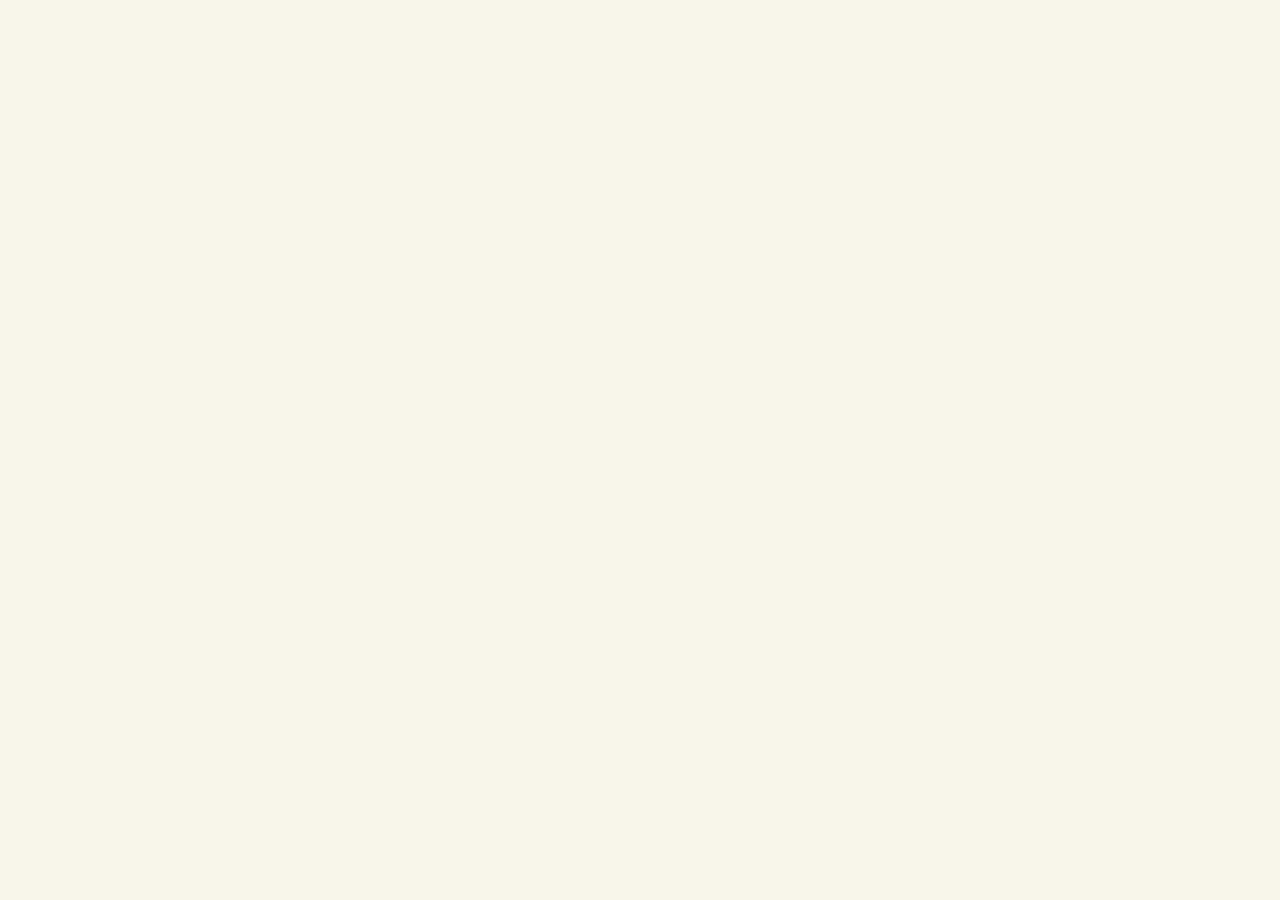
==== commit 23bce9c5: "Rework transitions as a growing watercolor ink bloom Replace the noise-threshold dissolve with a dis" ====
--- a/zendo/index.html
+++ b/zendo/index.html
@@ -7,7 +7,7 @@
 <!--
   ═══ Zendō ink stage — illustration component ═══
 
-  A self-contained illustration stage with liquid watercolor dissolves.
+  A self-contained illustration stage with watercolor ink-bloom transitions.
   Drop this file's <div class="ink-stage">…</div> + <script> into any page
   (assets live in assets/v2/). The stage fills its container.
 
@@ -32,36 +32,41 @@
      aria-label="Sumi-e watercolor landscape that changes with the highlighted section">
   <svg viewBox="0 0 1000 580" preserveAspectRatio="xMidYMid slice">
     <defs>
-      <!-- Radial seed: the dissolve is biased to begin at the centre -->
-      <radialGradient id="inkSeed" gradientUnits="userSpaceOnUse"
-                      cx="500" cy="290" r="720">
+      <!-- The blot: opaque heart, then a translucent halo that runs ahead
+           of it the way water carries thinned pigment past the wash edge -->
+      <radialGradient id="inkSeed">
         <stop offset="0%"  stop-color="#fff" stop-opacity="1"/>
-        <stop offset="45%" stop-color="#fff" stop-opacity=".72"/>
-        <stop offset="75%" stop-color="#fff" stop-opacity=".38"/>
+        <stop offset="48%" stop-color="#fff" stop-opacity=".96"/>
+        <stop offset="72%" stop-color="#fff" stop-opacity=".55"/>
         <stop offset="100%" stop-color="#fff" stop-opacity="0"/>
       </radialGradient>
 
-      <!-- Liquid dissolve: a fractal-noise field added to the radial seed,
-           swept by an animated threshold — pigment surfaces as patches that
-           grow and merge, the way a wash finds its way through wet paper. -->
-      <filter id="inkDissolve" x="-15%" y="-15%" width="130%" height="130%" color-interpolation-filters="sRGB">
-        <feTurbulence type="fractalNoise" baseFrequency="0.013" numOctaves="3" seed="7" result="n"/>
+      <!-- Ink bloom: a growing blot pushed through fractal noise — the edge
+           breaks into ragged lobes that shift as it spreads, the interior is
+           mottled by the same noise, and an animated lift saturates the pale
+           halo late, like pigment settling into the paper. -->
+      <filter id="inkBloom" filterUnits="userSpaceOnUse"
+              x="-250" y="-250" width="1500" height="1080"
+              color-interpolation-filters="sRGB">
+        <feTurbulence type="fractalNoise" baseFrequency="0.012" numOctaves="4" seed="7" result="n"/>
+        <feDisplacementMap in="SourceGraphic" in2="n" scale="190"
+          xChannelSelector="R" yChannelSelector="G" result="blot"/>
         <feColorMatrix in="n" type="matrix"
-          values="0 0 0 0 0  0 0 0 0 0  0 0 0 0 0  .35 .35 .35 0 0" result="na"/>
-        <feComposite in="SourceGraphic" in2="na" operator="arithmetic"
-          k1="0" k2="0.45" k3="0.55" k4="0" result="field"/>
-        <feComponentTransfer result="cut">
-          <feFuncA id="dissolveCut" type="linear" slope="6" intercept="-6.4"/>
+          values="0 0 0 0 0  0 0 0 0 0  0 0 0 0 0  .5 .5 .5 0 .25" result="na"/>
+        <feComposite in="blot" in2="na" operator="arithmetic"
+          k1="0.65" k2="0.55" k3="0" k4="0" result="mottled"/>
+        <feGaussianBlur in="mottled" stdDeviation="1.3" result="soft"/>
+        <feComponentTransfer in="soft" result="lift">
+          <feFuncA id="bloomLift" type="linear" slope="1" intercept="0"/>
         </feComponentTransfer>
-        <feGaussianBlur in="cut" stdDeviation="2.6" result="soft"/>
-        <feColorMatrix in="soft" type="matrix"
+        <feColorMatrix in="lift" type="matrix"
           values="0 0 0 0 1  0 0 0 0 1  0 0 0 0 1  0 0 0 1 0"/>
       </filter>
 
       <mask id="inkReveal" maskUnits="userSpaceOnUse" x="0" y="0" width="1000" height="580">
         <rect width="1000" height="580" fill="black"/>
-        <g filter="url(#inkDissolve)">
-          <circle cx="500" cy="290" r="760" fill="url(#inkSeed)"/>
+        <g filter="url(#inkBloom)">
+          <circle id="inkBlot" cx="500" cy="290" r="0" fill="url(#inkSeed)"/>
         </g>
       </mask>
 
@@ -98,14 +103,16 @@
   var base = document.getElementById('inkBase');
   var top_ = document.getElementById('inkTop');
   var wrap = document.getElementById('inkTopWrap');
-  var cut  = document.getElementById('dissolveCut');
+  var blot = document.getElementById('inkBlot');
+  var lift = document.getElementById('bloomLift');
   var light = document.getElementById('inkLight');
-  var SLOPE = 6;
+  var R0 = 60, R1 = 900;
 
   Object.keys(ART).forEach(function(k){ (new Image()).src = ART[k]; });
 
-  function easeInOut(t){
-    return (1 - Math.cos(Math.PI * t)) / 2;
+  /* water spreads fast when it first hits the paper, then slows */
+  function spread(t){
+    return 1 - Math.pow(1 - t, 1.9);
   }
 
   var current = null, raf = null, token = 0;
@@ -129,25 +136,28 @@
     function step(now){
       if (my !== token) return;
       var t = Math.min(1, (now - t0) / dur);
-      var e = easeInOut(t);
-      /* sweep the dissolve threshold: patches surface, grow, and merge */
-      var tau = 1.05 - 1.35 * e;
-      cut.setAttribute('intercept', (-SLOPE * tau).toFixed(3));
+      /* the blot grows, its ragged edge finding new paths through the noise */
+      blot.setAttribute('r', (R0 + (R1 - R0) * spread(t)).toFixed(1));
+      /* late lift: the pale halo left behind saturates as pigment settles */
+      var l = Math.max(0, Math.min(1, (t - 0.55) / 0.45));
+      lift.setAttribute('slope', (1 + 1.6 * l * l).toFixed(3));
       /* pigment seeps in translucently before it saturates */
-      var fade = Math.min(1, t / 0.3);
+      var fade = Math.min(1, t / 0.35);
       wrap.setAttribute('opacity', (fade * (2 - fade)).toFixed(3));
       /* a faint breath of light passes with the wash */
       light.setAttribute('opacity', (0.16 * Math.sin(Math.PI * Math.min(1, t / 0.95))).toFixed(3));
       if (t < 1){ raf = requestAnimationFrame(step); }
       else {
         base.setAttribute('href', href);
-        cut.setAttribute('intercept', -SLOPE * 1.06);
+        blot.setAttribute('r', 0);
+        lift.setAttribute('slope', 1);
         light.setAttribute('opacity', 0);
         wrap.setAttribute('opacity', 1);
         top_.setAttribute('href', '');
       }
     }
-    cut.setAttribute('intercept', -SLOPE * 1.06);
+    blot.setAttribute('r', 0);
+    lift.setAttribute('slope', 1);
     raf = requestAnimationFrame(step);
   }
 
